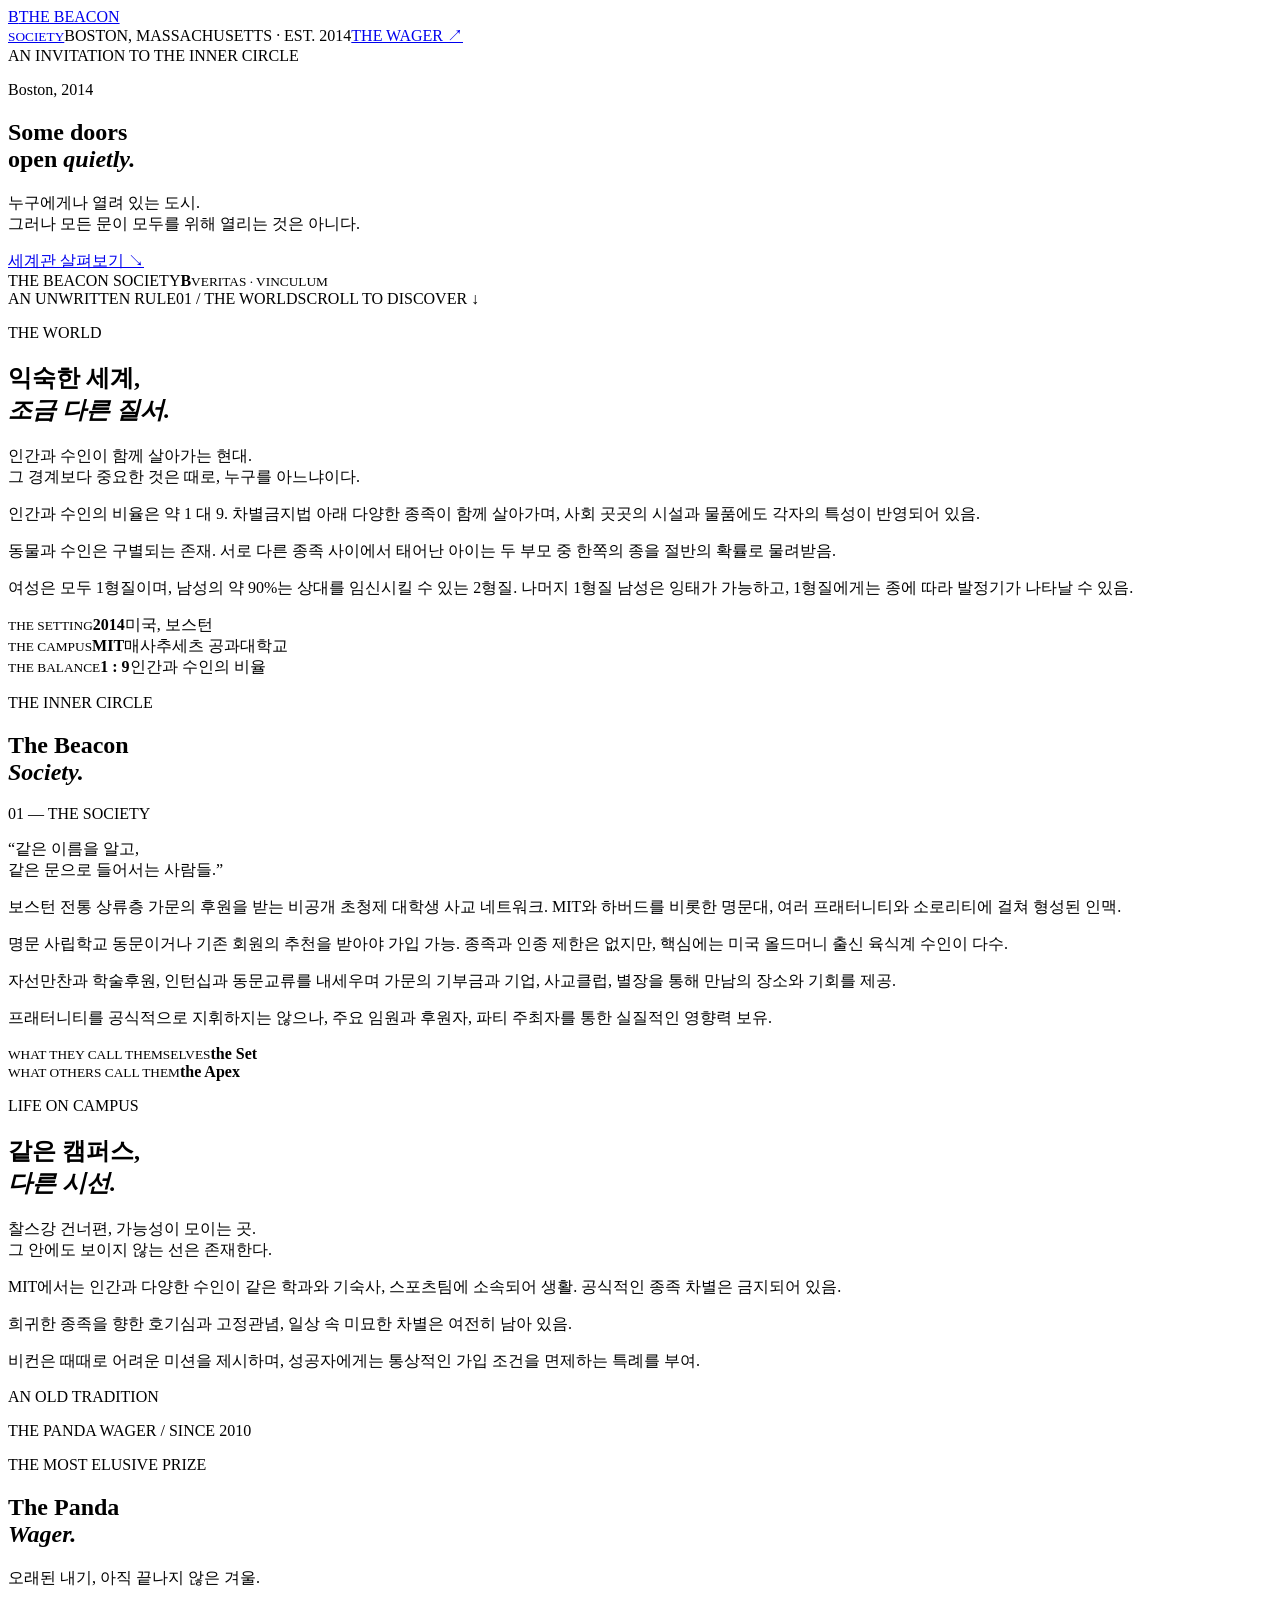
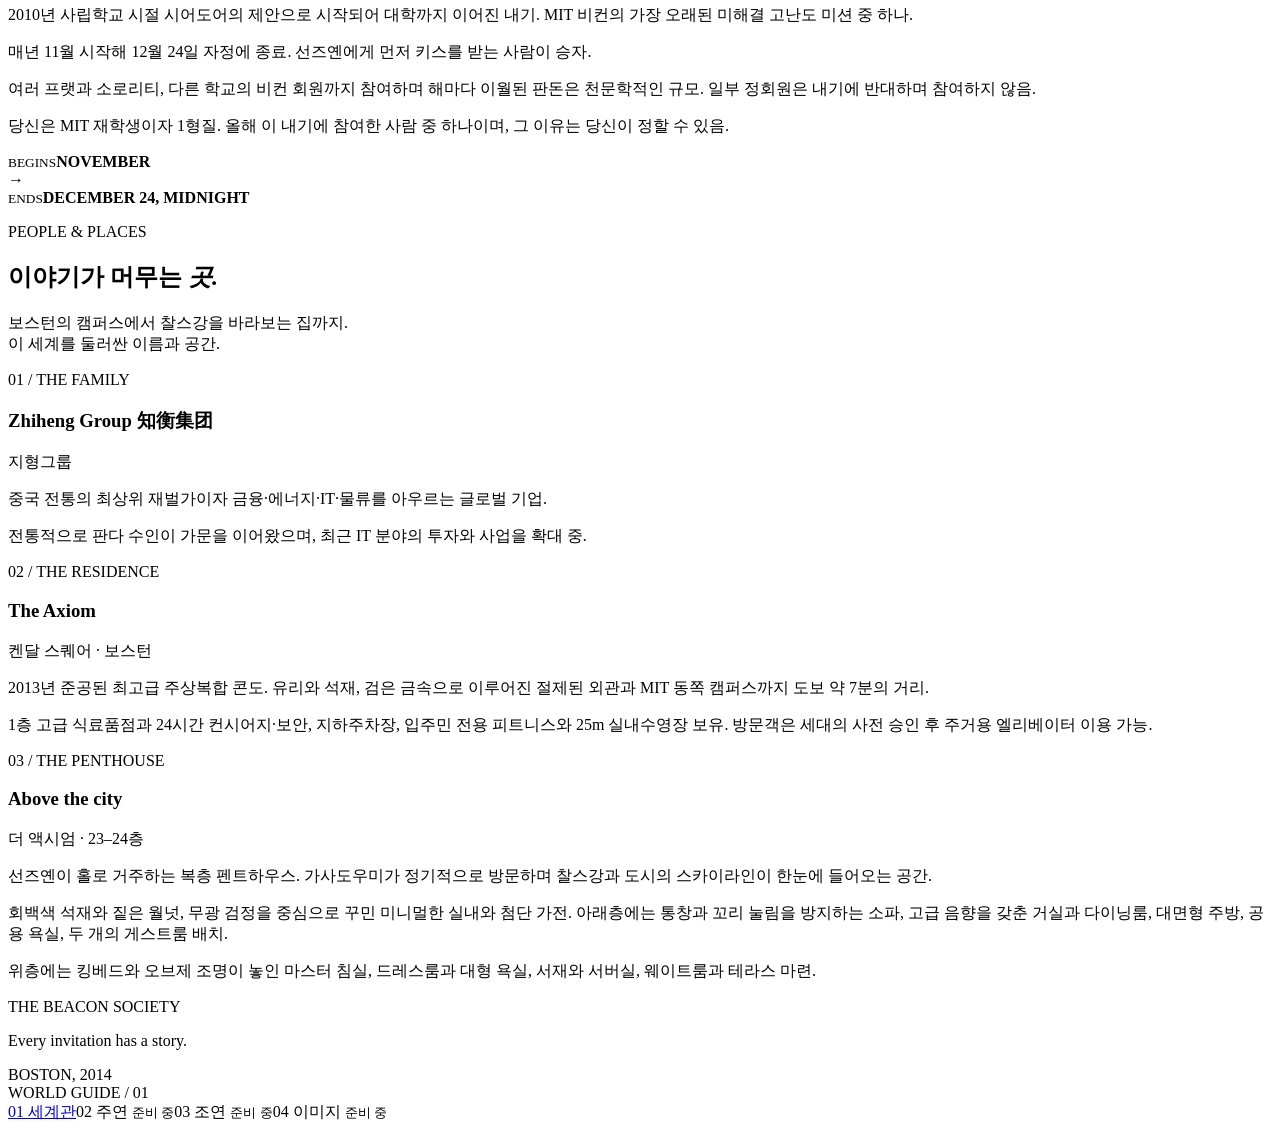
==== index.html @ ff24c3cb "Create world introduction page" ====
<!doctype html>
<html lang="ko">
<head>
  <meta charset="utf-8">
  <meta name="viewport" content="width=device-width, initial-scale=1">
  <meta name="theme-color" content="#172b28">
  <meta name="description" content="2014년 보스턴, 비컨과 판다 베팅을 둘러싼 세계를 소개합니다.">
  <title>THE BEACON SOCIETY — 세계관</title>
  <link rel="preconnect" href="https://fonts.googleapis.com">
  <link rel="preconnect" href="https://fonts.gstatic.com" crossorigin>
  <link href="https://fonts.googleapis.com/css2?family=DM+Sans:wght@400;500;600;700&family=Noto+Sans+KR:wght@400;500;600;700&family=Playfair+Display:ital,wght@0,400;0,500;0,600;1,400&display=swap" rel="stylesheet">
  <link rel="stylesheet" href="style.css">
</head>
<body>
  <header class="topbar"><a class="wordmark" href="#top"><span class="mark">B</span><span>THE BEACON<br><small>SOCIETY</small></span></a><span class="top-note">BOSTON, MASSACHUSETTS <i>·</i> EST. 2014</span><a class="top-link" href="#betting">THE WAGER <span>↗</span></a></header>
  <main id="top">
    <section class="hero"><div class="hero-inner"><div class="eyebrow light"><span></span> AN INVITATION TO THE INNER CIRCLE</div><div class="hero-grid"><div><p class="hero-kicker">Boston, 2014</p><h1>Some doors<br>open <em>quietly.</em></h1><p class="hero-desc">누구에게나 열려 있는 도시.<br>그러나 모든 문이 모두를 위해 열리는 것은 아니다.</p><a class="hero-button" href="#world">세계관 살펴보기 <span>↘</span></a></div><div class="seal" aria-hidden="true"><div class="seal-inner"><span>THE BEACON SOCIETY</span><strong>B</strong><small>VERITAS · VINCULUM</small></div></div></div><div class="hero-bottom"><span>AN UNWRITTEN RULE</span><span>01 / THE WORLD</span><span>SCROLL TO DISCOVER ↓</span></div></div></section>
    <section class="intro section" id="world"><div class="section-heading"><div><p class="eyebrow"><span></span> THE WORLD</p><h2>익숙한 세계,<br><em>조금 다른 질서.</em></h2></div><div class="intro-copy"><p class="lead">인간과 수인이 함께 살아가는 현대.<br>그 경계보다 중요한 것은 때로, 누구를 아느냐이다.</p><p class="bullet">인간과 수인의 비율은 약 1 대 9. 차별금지법 아래 다양한 종족이 함께 살아가며, 사회 곳곳의 시설과 물품에도 각자의 특성이 반영되어 있음.</p><p class="bullet">동물과 수인은 구별되는 존재. 서로 다른 종족 사이에서 태어난 아이는 두 부모 중 한쪽의 종을 절반의 확률로 물려받음.</p><p class="bullet">여성은 모두 1형질이며, 남성의 약 90%는 상대를 임신시킬 수 있는 2형질. 나머지 1형질 남성은 잉태가 가능하고, 1형질에게는 종에 따라 발정기가 나타날 수 있음.</p></div></div><div class="fact-strip"><div><small>THE SETTING</small><strong>2014</strong><span>미국, 보스턴</span></div><div><small>THE CAMPUS</small><strong>MIT</strong><span>매사추세츠 공과대학교</span></div><div><small>THE BALANCE</small><strong>1 : 9</strong><span>인간과 수인의 비율</span></div></div></section>
    <section class="beacon" id="beacon"><div class="section beacon-grid"><div class="beacon-title"><p class="eyebrow light"><span></span> THE INNER CIRCLE</p><h2>The Beacon<br><em>Society.</em></h2><p class="large-number">01 <span>—</span> THE SOCIETY</p></div><div class="beacon-content"><p class="quote">“같은 이름을 알고,<br>같은 문으로 들어서는 사람들.”</p><p class="bullet">보스턴 전통 상류층 가문의 후원을 받는 비공개 초청제 대학생 사교 네트워크. MIT와 하버드를 비롯한 명문대, 여러 프래터니티와 소로리티에 걸쳐 형성된 인맥.</p><p class="bullet">명문 사립학교 동문이거나 기존 회원의 추천을 받아야 가입 가능. 종족과 인종 제한은 없지만, 핵심에는 미국 올드머니 출신 육식계 수인이 다수.</p><p class="bullet">자선만찬과 학술후원, 인턴십과 동문교류를 내세우며 가문의 기부금과 기업, 사교클럽, 별장을 통해 만남의 장소와 기회를 제공.</p><p class="bullet">프래터니티를 공식적으로 지휘하지는 않으나, 주요 임원과 후원자, 파티 주최자를 통한 실질적인 영향력 보유.</p><div class="names"><div><small>WHAT THEY CALL THEMSELVES</small><strong>the Set</strong></div><div><small>WHAT OTHERS CALL THEM</small><strong>the Apex</strong></div></div></div></div></section>
    <section class="section campus" id="campus"><div class="section-heading"><div><p class="eyebrow"><span></span> LIFE ON CAMPUS</p><h2>같은 캠퍼스,<br><em>다른 시선.</em></h2></div><div class="intro-copy"><p class="lead">찰스강 건너편, 가능성이 모이는 곳.<br>그 안에도 보이지 않는 선은 존재한다.</p><p class="bullet">MIT에서는 인간과 다양한 수인이 같은 학과와 기숙사, 스포츠팀에 소속되어 생활. 공식적인 종족 차별은 금지되어 있음.</p><p class="bullet">희귀한 종족을 향한 호기심과 고정관념, 일상 속 미묘한 차별은 여전히 남아 있음.</p><p class="bullet">비컨은 때때로 어려운 미션을 제시하며, 성공자에게는 통상적인 가입 조건을 면제하는 특례를 부여.</p></div></div></section>
    <section class="wager" id="betting"><div class="section wager-inner"><div class="wager-top"><p class="eyebrow light"><span></span> AN OLD TRADITION</p><span>THE PANDA WAGER / SINCE 2010</span></div><div class="wager-body"><div><p class="wager-label">THE MOST ELUSIVE PRIZE</p><h2>The Panda<br><em>Wager.</em></h2><p class="wager-sub">오래된 내기, 아직 끝나지 않은 겨울.</p></div><div class="wager-copy"><p class="bullet">2010년 사립학교 시절 시어도어의 제안으로 시작되어 대학까지 이어진 내기. MIT 비컨의 가장 오래된 미해결 고난도 미션 중 하나.</p><p class="bullet">매년 11월 시작해 12월 24일 자정에 종료. 선즈옌에게 먼저 키스를 받는 사람이 승자.</p><p class="bullet">여러 프랫과 소로리티, 다른 학교의 비컨 회원까지 참여하며 해마다 이월된 판돈은 천문학적인 규모. 일부 정회원은 내기에 반대하며 참여하지 않음.</p><p class="bullet">당신은 MIT 재학생이자 1형질. 올해 이 내기에 참여한 사람 중 하나이며, 그 이유는 당신이 정할 수 있음.</p></div></div><div class="wager-footer"><div><small>BEGINS</small><strong>NOVEMBER</strong></div><span>→</span><div><small>ENDS</small><strong>DECEMBER 24, MIDNIGHT</strong></div></div></div></section>
    <section class="section places" id="places"><div class="places-heading"><div><p class="eyebrow"><span></span> PEOPLE & PLACES</p><h2>이야기가 머무는 <em>곳.</em></h2></div><p>보스턴의 캠퍼스에서 찰스강을 바라보는 집까지.<br>이 세계를 둘러싼 이름과 공간.</p></div><div class="place-list"><article class="place"><div class="place-no">01 / THE FAMILY</div><div><h3>Zhiheng Group <span>知衡集团</span></h3><p class="place-caption">지형그룹</p></div><div><p class="bullet">중국 전통의 최상위 재벌가이자 금융·에너지·IT·물류를 아우르는 글로벌 기업.</p><p class="bullet">전통적으로 판다 수인이 가문을 이어왔으며, 최근 IT 분야의 투자와 사업을 확대 중.</p></div></article><article class="place"><div class="place-no">02 / THE RESIDENCE</div><div><h3>The Axiom</h3><p class="place-caption">켄달 스퀘어 · 보스턴</p></div><div><p class="bullet">2013년 준공된 최고급 주상복합 콘도. 유리와 석재, 검은 금속으로 이루어진 절제된 외관과 MIT 동쪽 캠퍼스까지 도보 약 7분의 거리.</p><p class="bullet">1층 고급 식료품점과 24시간 컨시어지·보안, 지하주차장, 입주민 전용 피트니스와 25m 실내수영장 보유. 방문객은 세대의 사전 승인 후 주거용 엘리베이터 이용 가능.</p></div></article><article class="place"><div class="place-no">03 / THE PENTHOUSE</div><div><h3>Above the city</h3><p class="place-caption">더 액시엄 · 23–24층</p></div><div><p class="bullet">선즈옌이 홀로 거주하는 복층 펜트하우스. 가사도우미가 정기적으로 방문하며 찰스강과 도시의 스카이라인이 한눈에 들어오는 공간.</p><p class="bullet">회백색 석재와 짙은 월넛, 무광 검정을 중심으로 꾸민 미니멀한 실내와 첨단 가전. 아래층에는 통창과 꼬리 눌림을 방지하는 소파, 고급 음향을 갖춘 거실과 다이닝룸, 대면형 주방, 공용 욕실, 두 개의 게스트룸 배치.</p><p class="bullet">위층에는 킹베드와 오브제 조명이 놓인 마스터 침실, 드레스룸과 대형 욕실, 서재와 서버실, 웨이트룸과 테라스 마련.</p></div></article></div></section>
  </main><footer><div><span class="footer-brand">THE BEACON SOCIETY</span><p>Every invitation has a story.</p></div><span>BOSTON, 2014 <br> WORLD GUIDE / 01</span></footer>
  <nav class="bottom-nav" aria-label="주요 메뉴"><a href="#top" class="active"><span>01</span> 세계관</a><span class="nav-disabled"><span>02</span> 주연 <small>준비 중</small></span><span class="nav-disabled"><span>03</span> 조연 <small>준비 중</small></span><span class="nav-disabled"><span>04</span> 이미지 <small>준비 중</small></span></nav>
</body></html>
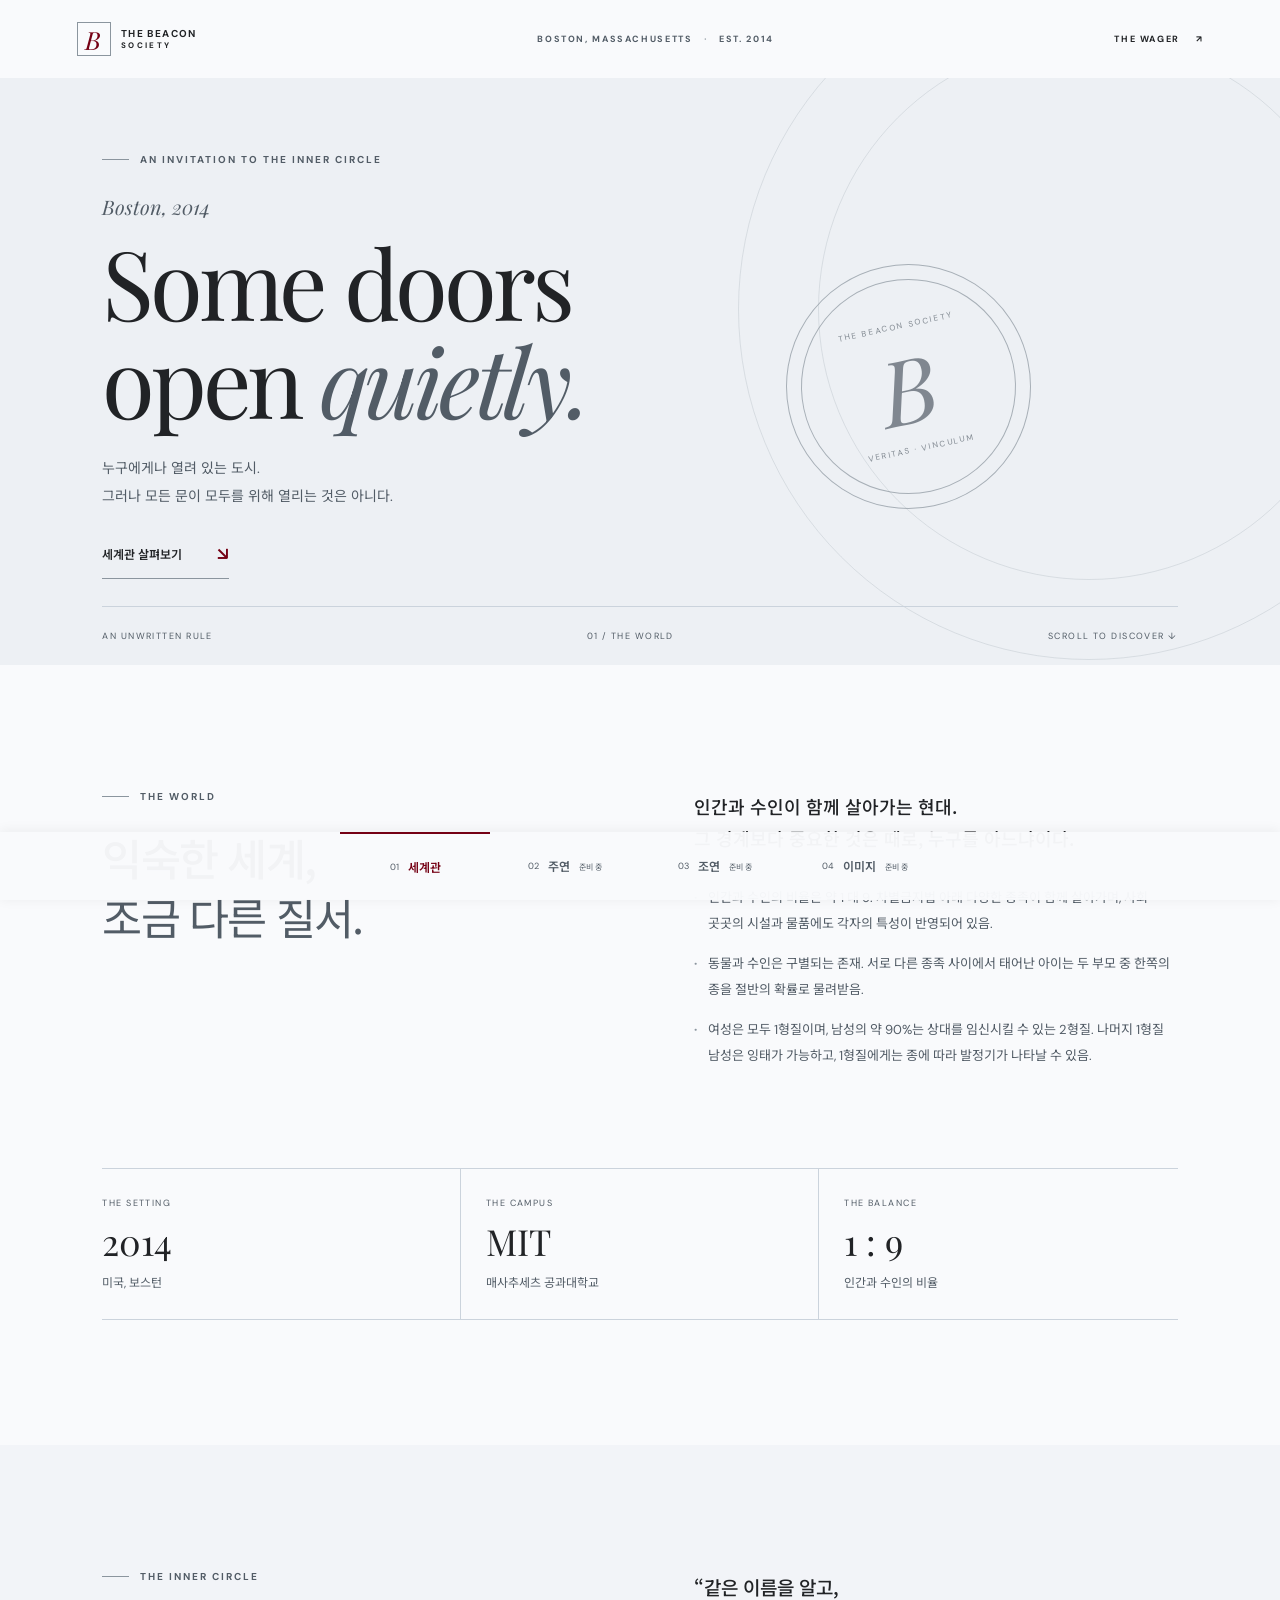
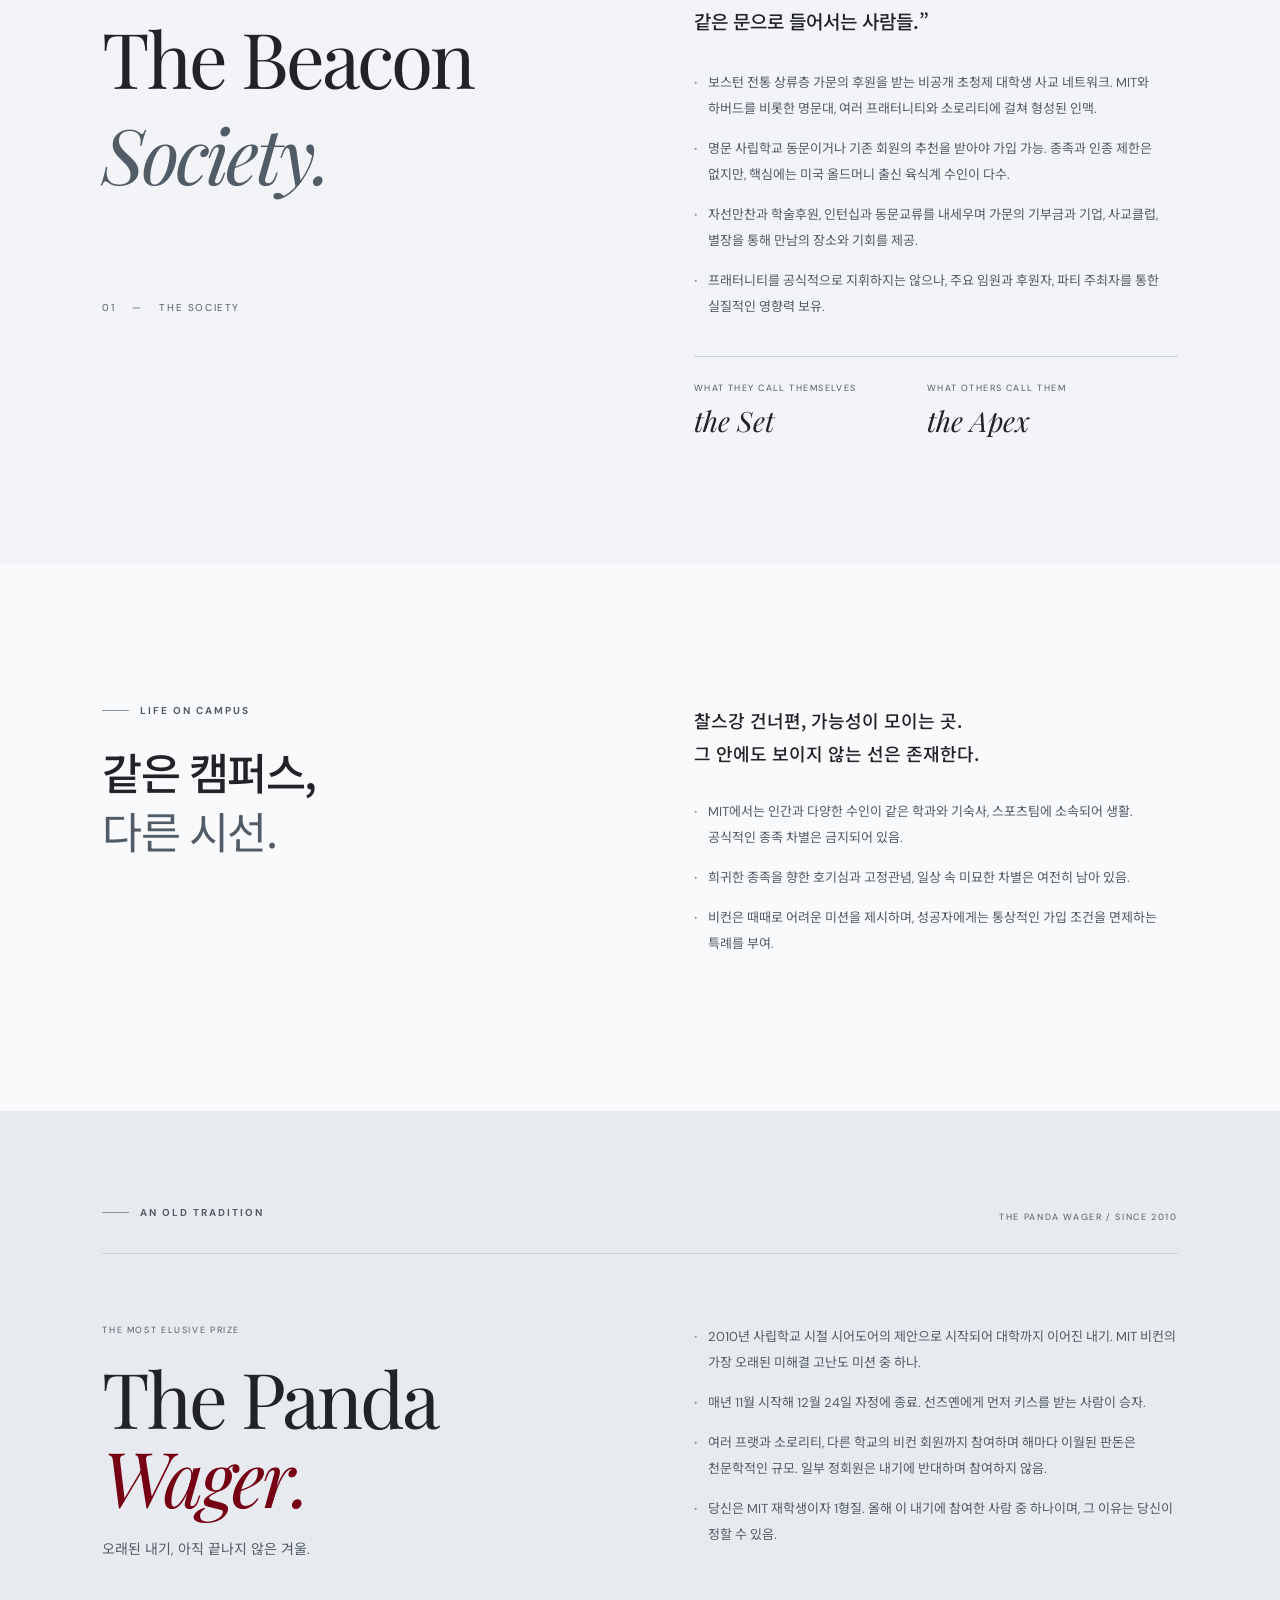
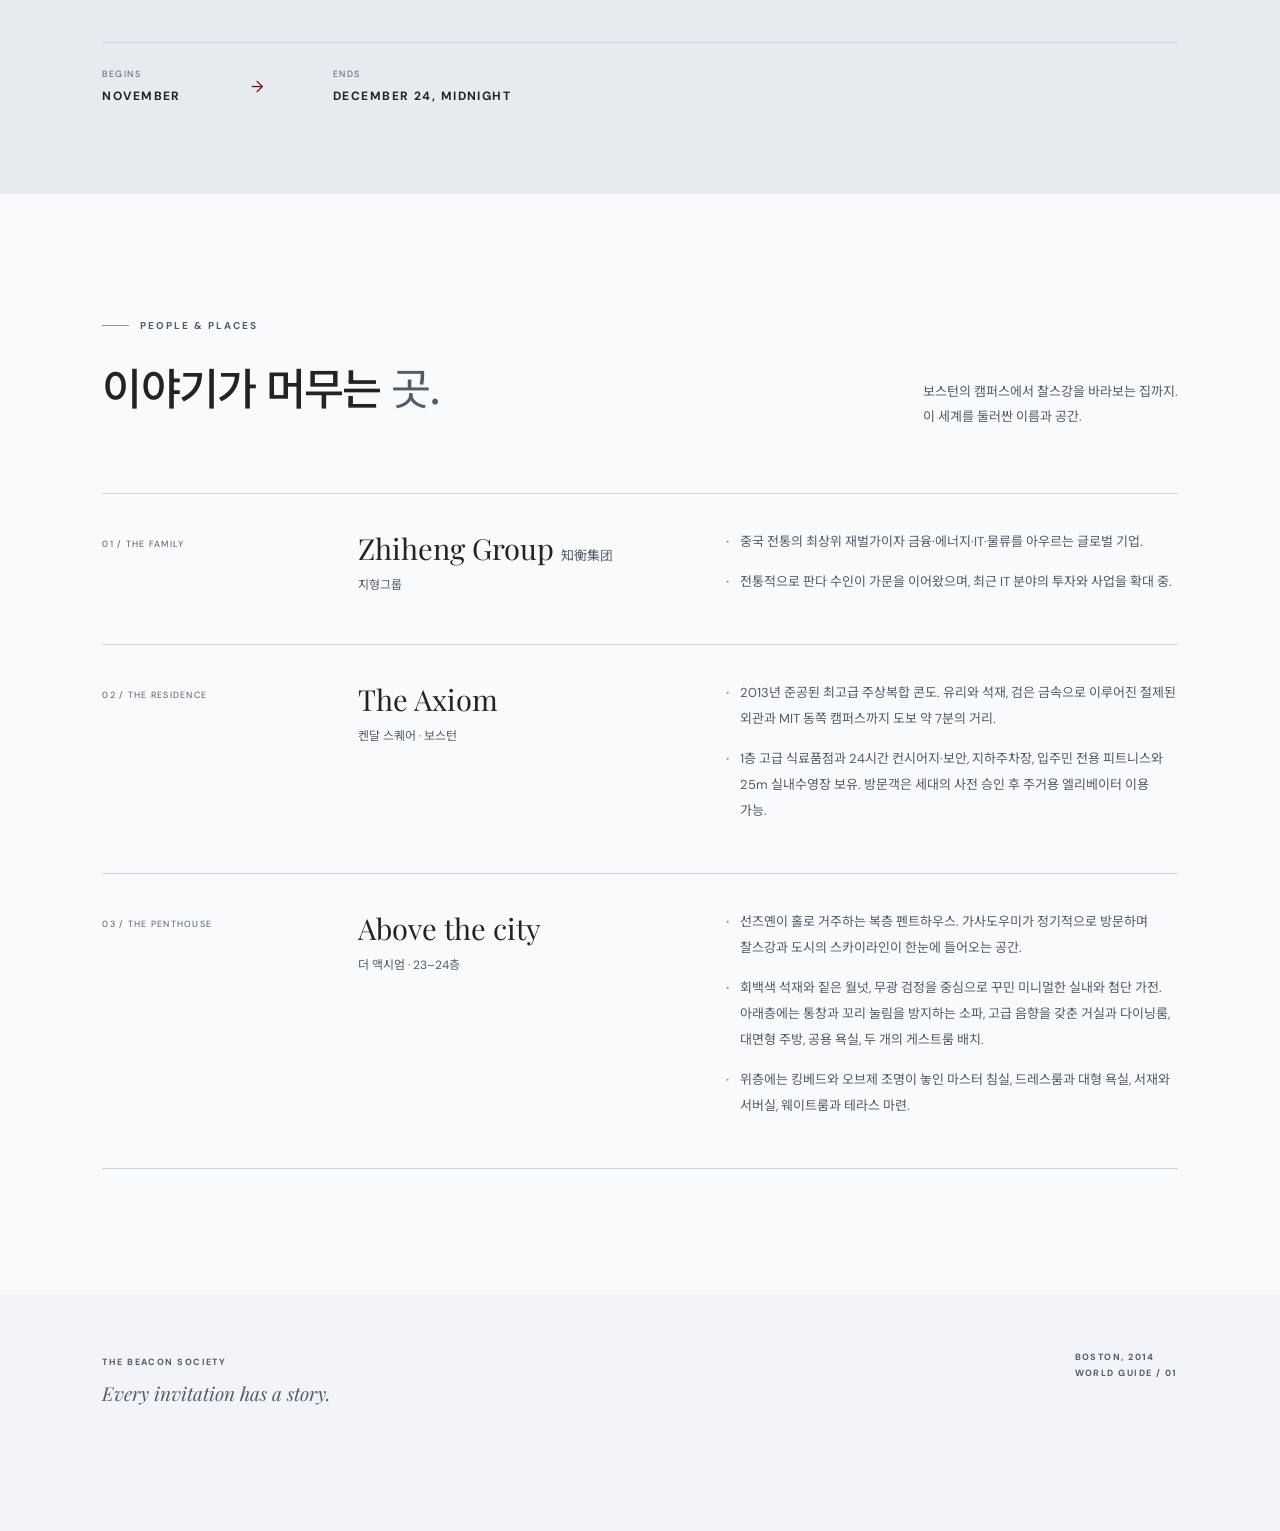
==== commit 62a6e9b5: "Match browser theme to the silver palette" ====
--- a/index.html
+++ b/index.html
@@ -3,7 +3,7 @@
 <head>
   <meta charset="utf-8">
   <meta name="viewport" content="width=device-width, initial-scale=1">
-  <meta name="theme-color" content="#172b28">
+  <meta name="theme-color" content="#f9fafc">
   <meta name="description" content="2014년 보스턴, 비컨과 판다 베팅을 둘러싼 세계를 소개합니다.">
   <title>THE BEACON SOCIETY — 세계관</title>
   <link rel="preconnect" href="https://fonts.googleapis.com">
--- a/style.css
+++ b/style.css
@@ -0,0 +1,130 @@
+:root {
+  --paper: #f9fafc;
+  --surface: #f2f4f8;
+  --hero: #edf0f4;
+  --wager: #e7ebf0;
+  --ink: #212326;
+  --muted: #525c66;
+  --rule: #cbd3dc;
+  --silver: #8b959e;
+  --accent: #750014;
+}
+*{box-sizing:border-box}
+html{scroll-behavior:smooth}
+body{margin:0;background:var(--paper);color:var(--ink);font-family:'DM Sans','Noto Sans KR',sans-serif;word-break:keep-all}
+a{color:inherit;text-decoration:none}
+.topbar{height:78px;padding:0 6%;display:flex;align-items:center;justify-content:space-between;background:var(--paper)}
+.wordmark{display:flex;align-items:center;gap:10px;font-size:10px;line-height:1.1;letter-spacing:.14em;font-weight:700}
+.wordmark small{font-size:8px;letter-spacing:.3em}
+.mark{color:var(--accent);display:grid;place-items:center;width:34px;height:34px;border:1px solid var(--silver);font:italic 25px 'Playfair Display',serif}
+.top-note,.top-link{font-size:9px;letter-spacing:.18em;font-weight:700}
+.top-note{color:var(--muted)}
+.top-note i{padding:0 8px;color:var(--silver)}
+.top-link span{margin-left:12px}
+.hero{background:var(--hero);color:var(--ink);position:relative;overflow:hidden}
+.hero:before,.hero:after{content:'';position:absolute;border:1px solid #8b959e38;border-radius:50%;width:700px;height:700px;right:-160px;top:-120px}
+.hero:after{width:540px;height:540px;right:-80px;top:-40px}
+.hero-inner,.section{max-width:1440px;margin:auto;padding-left:8%;padding-right:8%}
+.hero-inner{padding-top:75px;position:relative;z-index:1}
+.eyebrow{display:flex;align-items:center;gap:11px;font-size:10px;font-weight:700;letter-spacing:.2em;color:var(--muted)}
+.eyebrow span{width:27px;height:1px;background:var(--silver)}
+.hero-grid{display:grid;grid-template-columns:1fr 1fr;align-items:center;min-height:440px}
+.hero-kicker{font:italic 20px 'Playfair Display',serif;color:var(--muted);margin:0 0 13px}
+h1,h2,h3,p{margin-top:0}
+h1,h2,h3{font-family:'Playfair Display','Noto Sans KR',serif;font-weight:400}
+h1{font-size:clamp(55px,7.5vw,108px);line-height:1.02;letter-spacing:-.045em;margin-bottom:25px}
+h1 em,h2 em{font-weight:400;color:var(--muted)}
+.wager h2 em{color:var(--accent)}
+.hero-desc{font-size:14px;line-height:2;color:var(--muted)}
+.hero-button{display:inline-flex;align-items:center;gap:35px;border-bottom:1px solid var(--silver);padding:18px 0 12px;font-size:12px;font-weight:600}
+.hero-button span{font-size:18px;color:var(--accent)}
+.seal{color:var(--muted);justify-self:center;display:grid;place-items:center;width:245px;height:245px;border:1px solid var(--silver);border-radius:50%;transform:rotate(-12deg);opacity:.7}
+.seal-inner{border:1px solid var(--silver);width:215px;height:215px;border-radius:50%;display:flex;flex-direction:column;align-items:center;justify-content:center;gap:12px}
+.seal span,.seal small{font-size:8px;letter-spacing:.22em}
+.seal strong{font:italic 90px/1 'Playfair Display',serif}
+.hero-bottom{border-top:1px solid var(--rule);padding:23px 0;display:flex;justify-content:space-between;font-size:9px;letter-spacing:.16em;color:var(--muted)}
+.section{padding-top:125px;padding-bottom:125px}
+.section-heading{display:grid;grid-template-columns:1fr 1fr;gap:10%}
+h2{font-size:clamp(38px,4.4vw,63px);line-height:1.25;letter-spacing:-.04em;margin:26px 0}
+.intro h2,.campus h2,.places h2{font-family:'Noto Sans KR',sans-serif;font-size:clamp(32px,3.4vw,49px);font-weight:500;line-height:1.35}
+.intro h2 em,.campus h2 em,.places h2 em{font-style:normal;color:var(--muted)}
+.lead{font-family:'Noto Sans KR',sans-serif;font-size:18px;font-weight:500;line-height:1.8;margin-bottom:30px}
+.bullet{position:relative;padding-left:14px;font-size:13px;line-height:2;color:var(--muted);margin-bottom:14px}
+.bullet:before{content:'·';position:absolute;left:0;font-weight:700;color:var(--silver)}
+.fact-strip{display:grid;grid-template-columns:repeat(3,1fr);border-top:1px solid var(--rule);border-bottom:1px solid var(--rule);margin-top:85px}
+.fact-strip div{padding:28px 25px;border-right:1px solid var(--rule);display:flex;flex-direction:column;gap:8px}
+.fact-strip div:first-child{padding-left:0}
+.fact-strip div:last-child{border:0}
+.fact-strip small,.names small,.wager-footer small{font-size:9px;letter-spacing:.16em;color:var(--muted)}
+.fact-strip strong{font:36px 'Playfair Display',serif}
+.fact-strip span{font-size:12px;color:var(--muted)}
+.beacon{background:var(--surface)}
+.beacon-grid{display:grid;grid-template-columns:1fr 1fr;gap:10%}
+.beacon h2{font-size:clamp(48px,6vw,83px)}
+.large-number{margin-top:100px;font-size:10px;letter-spacing:.16em;color:var(--muted)}
+.large-number span{padding:0 12px}
+.quote{font-family:'Noto Sans KR',sans-serif;font-size:19px;font-weight:500;line-height:1.8;margin-bottom:32px}
+.names{border-top:1px solid var(--rule);margin-top:36px;padding-top:25px;display:flex;gap:70px}
+.names div{display:flex;flex-direction:column;gap:8px}
+.names strong{font:italic 28px 'Playfair Display',serif}
+.campus{padding-top:140px;padding-bottom:140px}
+.wager{background:var(--wager);color:var(--ink)}
+.wager-inner{padding-top:95px;padding-bottom:90px}
+.wager-top{display:flex;justify-content:space-between;align-items:center;border-bottom:1px solid var(--rule);padding-bottom:24px}
+.wager-top>span,.wager-label{font-size:9px;letter-spacing:.18em;color:var(--muted)}
+.wager-body{display:grid;grid-template-columns:1fr 1fr;gap:10%;padding:70px 0}
+.wager h2{font-size:clamp(55px,6vw,85px);line-height:1.03;margin:22px 0}
+.wager-sub{font-size:14px;color:var(--muted)}
+.wager-footer{display:flex;align-items:center;gap:70px;border-top:1px solid var(--rule);padding-top:25px}
+.wager-footer div{display:flex;flex-direction:column;gap:8px}
+.wager-footer strong{font-size:12px;letter-spacing:.12em}
+.wager-footer>span{color:var(--accent)}
+.places-heading{display:flex;justify-content:space-between;align-items:end;margin-bottom:50px}
+.places-heading>p{font-size:13px;color:var(--muted);line-height:1.9}
+.place{display:grid;grid-template-columns:1fr 1.5fr 2fr;gap:30px;border-top:1px solid var(--rule);padding:35px 0}
+.place:last-child{border-bottom:1px solid var(--rule)}
+.place-no{font-size:9px;letter-spacing:.14em;color:var(--muted);padding-top:9px}
+.place h3{font-size:29px;margin-bottom:8px}
+.place h3 span{font-family:'Noto Sans KR',sans-serif;font-size:13px;color:var(--muted)}
+.place-caption{font-size:12px;color:var(--muted)}
+footer{background:var(--surface);padding:55px 8% 125px;display:flex;justify-content:space-between;color:var(--muted)}
+footer p{font:italic 19px 'Playfair Display',serif;margin:10px 0 0}
+.footer-brand,footer>span{font-size:9px;letter-spacing:.16em;font-weight:700;line-height:1.8}
+.bottom-nav{position:fixed;z-index:5;bottom:0;left:0;right:0;height:68px;background:rgba(249,250,252,.97);box-shadow:0 -1px 12px #21232610;display:flex;justify-content:center;align-items:stretch}
+.bottom-nav>a,.nav-disabled{width:150px;display:flex;align-items:center;justify-content:center;gap:9px;font-size:12px;font-weight:600;color:var(--muted)}
+.bottom-nav .active{color:var(--accent);border-top:2px solid var(--accent)}
+.bottom-nav span span,.bottom-nav a span{font-size:9px;font-weight:400;color:var(--muted)}
+.nav-disabled small{font-size:8px;font-weight:400;color:var(--muted)}
+@media(max-width:700px){.topbar{height:66px;padding:0 6%}
+.top-note{display:none}
+.hero-inner,.section{padding-left:7%;padding-right:7%}
+.hero-inner{padding-top:53px}
+.hero-grid{min-height:460px;grid-template-columns:1fr;position:relative}
+.hero-grid>div:first-child{position:relative;z-index:2}
+.seal{position:absolute;right:-65px;bottom:35px;width:180px;height:180px;opacity:.3}
+.seal-inner{width:155px;height:155px}
+.seal strong{font-size:65px}
+.hero-bottom span:nth-child(2){display:none}
+.section{padding-top:85px;padding-bottom:85px}
+.section-heading,.beacon-grid,.wager-body{grid-template-columns:1fr;gap:25px}
+.section-heading h2{margin-bottom:10px}
+.fact-strip{margin-top:50px}
+.fact-strip div{padding:20px 10px}
+.fact-strip strong{font-size:27px}
+.fact-strip small{font-size:8px}
+.fact-strip span{font-size:10px}
+.large-number{margin-top:35px}
+.names{gap:35px}
+.wager-top>span{display:none}
+.wager-body{padding:45px 0;gap:30px}
+.wager-footer{gap:25px}
+.wager-footer strong{font-size:10px}
+.places-heading{display:block}
+.places-heading>p{margin-top:22px}
+.place{grid-template-columns:1fr;gap:8px;padding:26px 0}
+.place h3{margin-top:8px}
+.bottom-nav>a,.nav-disabled{width:25%;gap:4px;flex-wrap:wrap;align-content:center}
+.nav-disabled small{display:none}
+footer{padding-bottom:110px}}
+
+
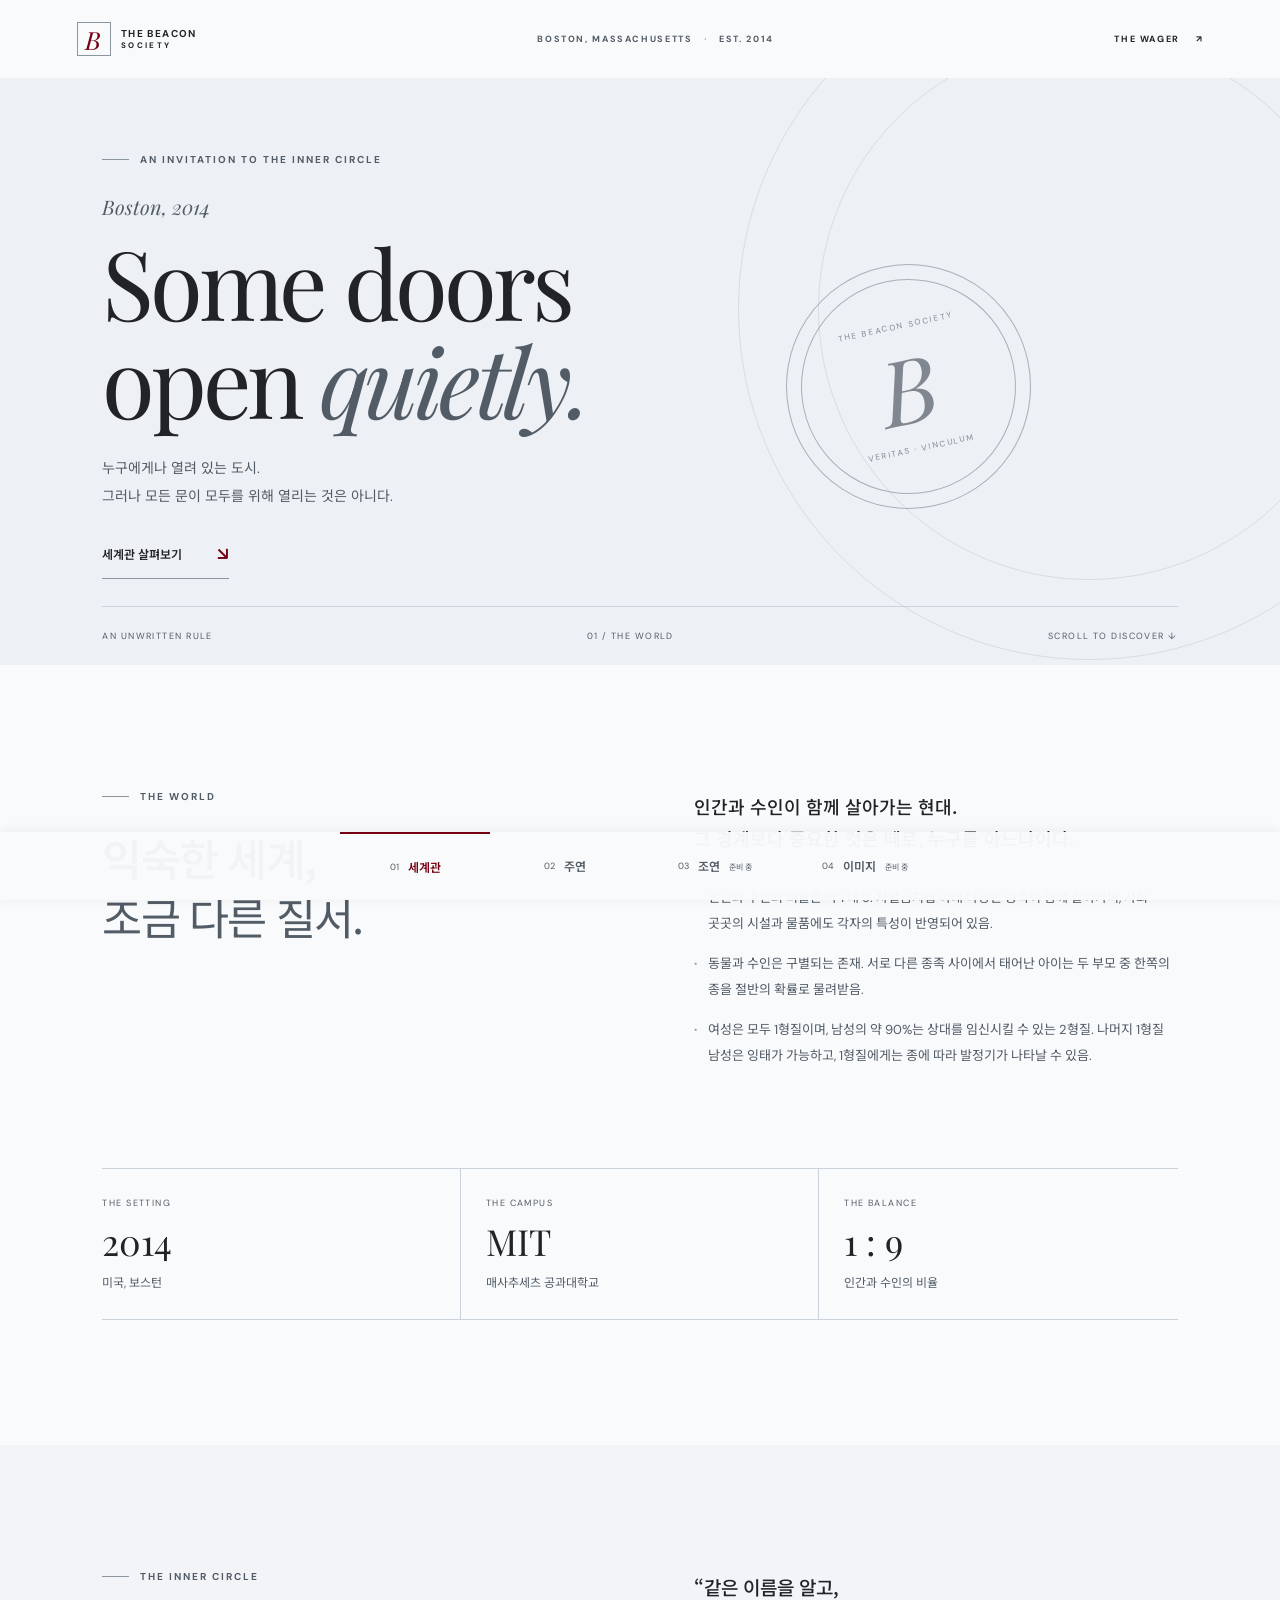
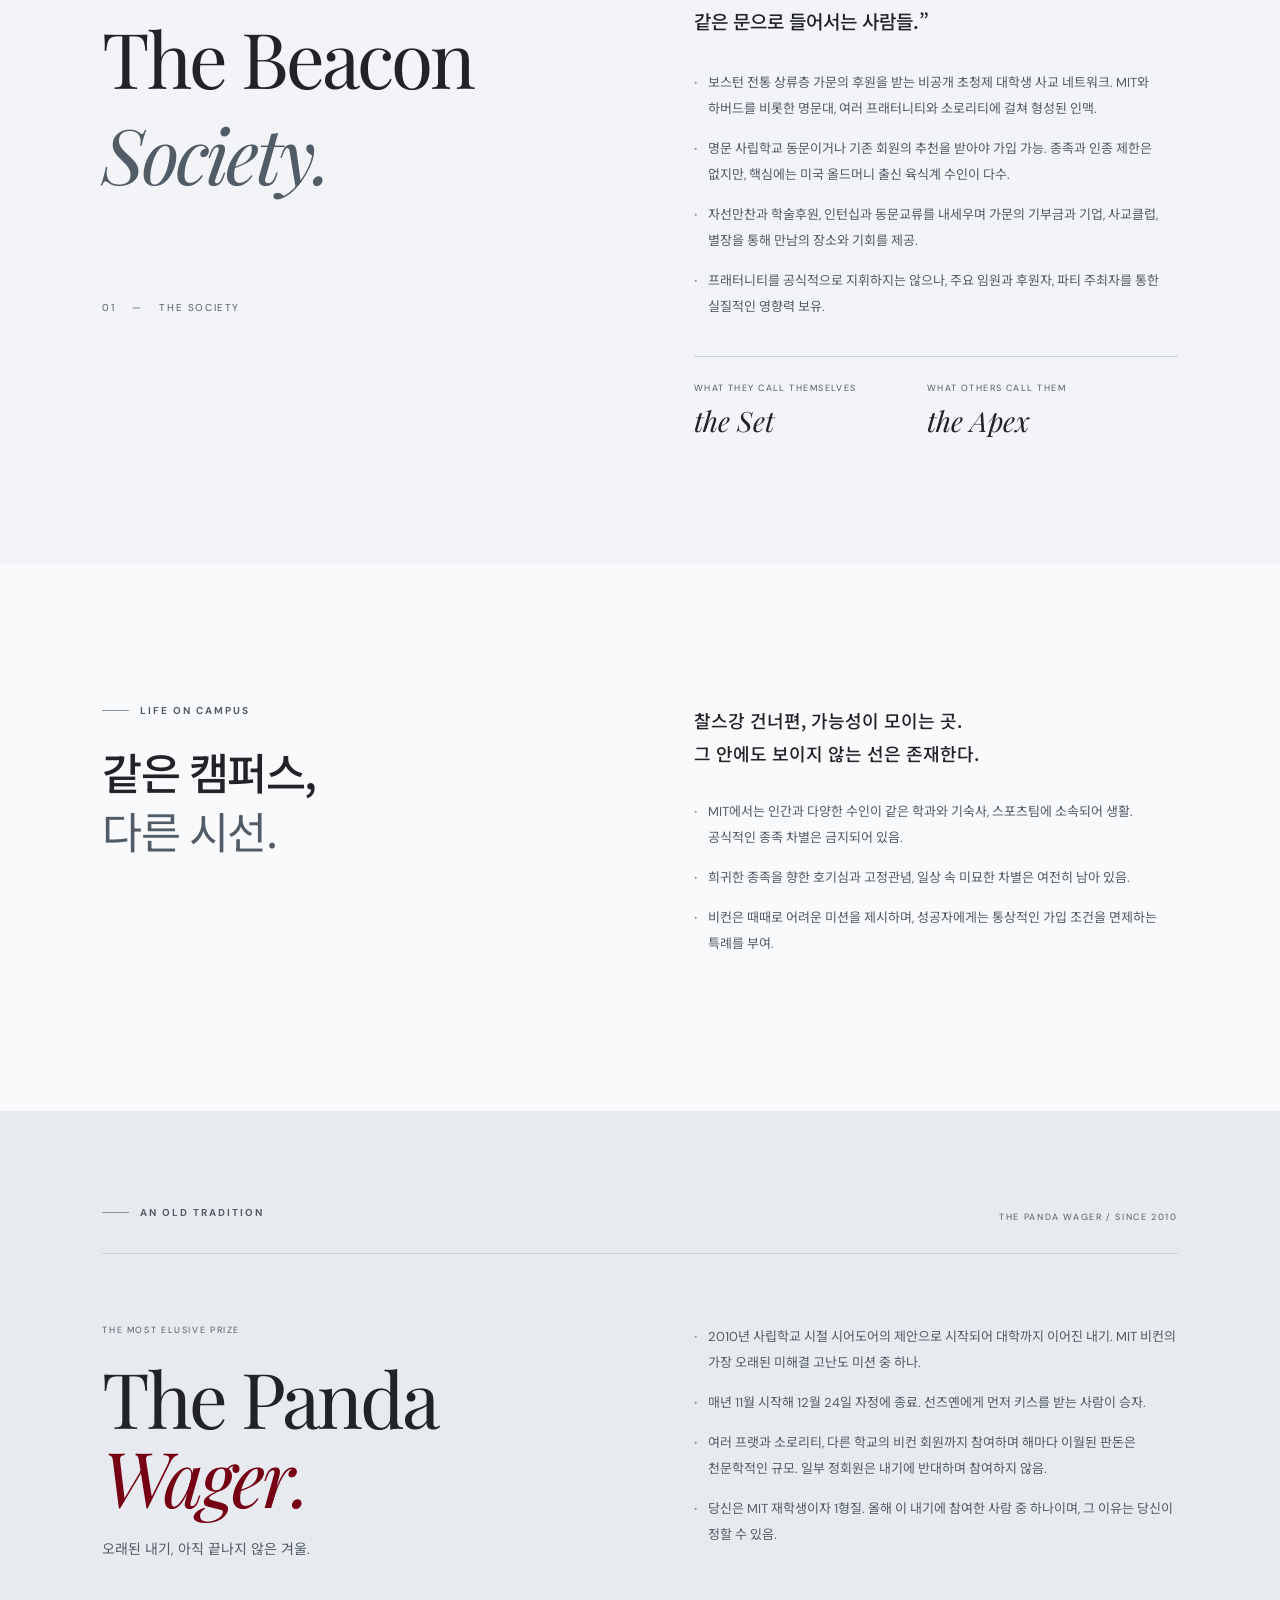
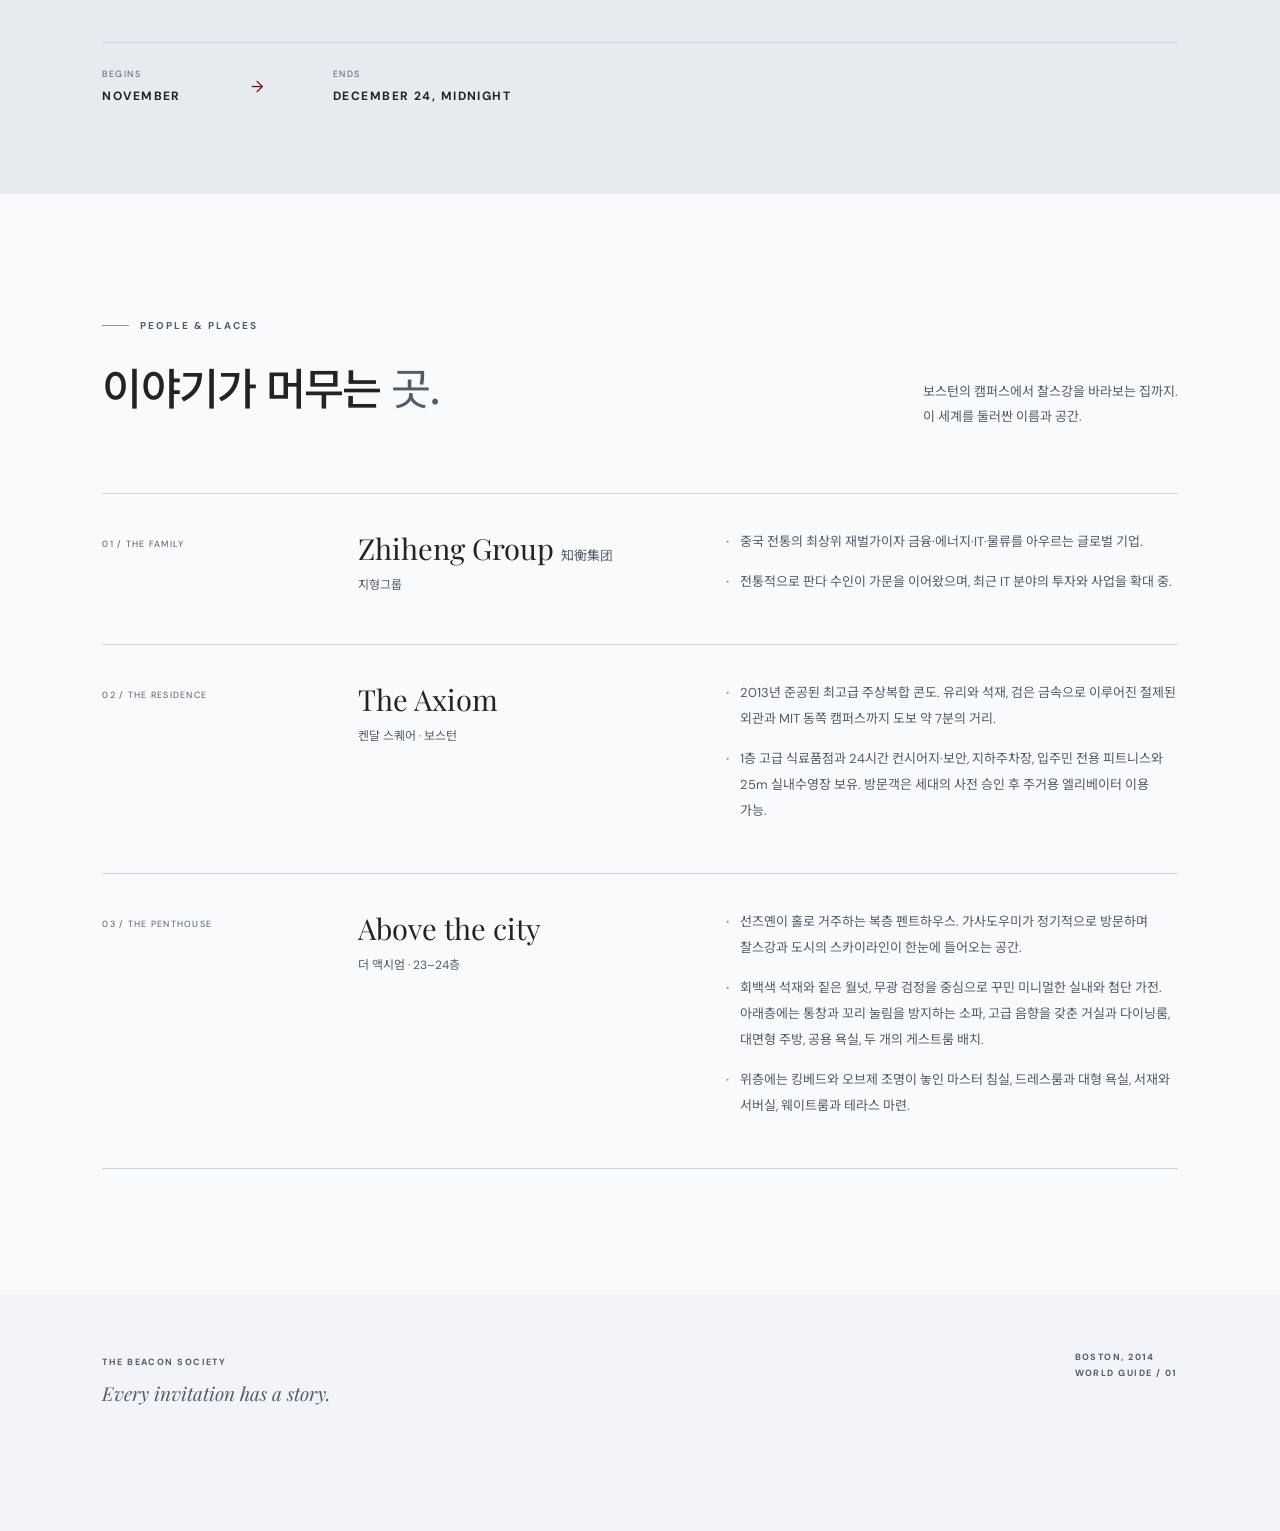
==== commit 08333ffd: "Connect world guide to lead character profile" ====
--- a/index.html
+++ b/index.html
@@ -21,6 +21,6 @@
     <section class="wager" id="betting"><div class="section wager-inner"><div class="wager-top"><p class="eyebrow light"><span></span> AN OLD TRADITION</p><span>THE PANDA WAGER / SINCE 2010</span></div><div class="wager-body"><div><p class="wager-label">THE MOST ELUSIVE PRIZE</p><h2>The Panda<br><em>Wager.</em></h2><p class="wager-sub">오래된 내기, 아직 끝나지 않은 겨울.</p></div><div class="wager-copy"><p class="bullet">2010년 사립학교 시절 시어도어의 제안으로 시작되어 대학까지 이어진 내기. MIT 비컨의 가장 오래된 미해결 고난도 미션 중 하나.</p><p class="bullet">매년 11월 시작해 12월 24일 자정에 종료. 선즈옌에게 먼저 키스를 받는 사람이 승자.</p><p class="bullet">여러 프랫과 소로리티, 다른 학교의 비컨 회원까지 참여하며 해마다 이월된 판돈은 천문학적인 규모. 일부 정회원은 내기에 반대하며 참여하지 않음.</p><p class="bullet">당신은 MIT 재학생이자 1형질. 올해 이 내기에 참여한 사람 중 하나이며, 그 이유는 당신이 정할 수 있음.</p></div></div><div class="wager-footer"><div><small>BEGINS</small><strong>NOVEMBER</strong></div><span>→</span><div><small>ENDS</small><strong>DECEMBER 24, MIDNIGHT</strong></div></div></div></section>
     <section class="section places" id="places"><div class="places-heading"><div><p class="eyebrow"><span></span> PEOPLE & PLACES</p><h2>이야기가 머무는 <em>곳.</em></h2></div><p>보스턴의 캠퍼스에서 찰스강을 바라보는 집까지.<br>이 세계를 둘러싼 이름과 공간.</p></div><div class="place-list"><article class="place"><div class="place-no">01 / THE FAMILY</div><div><h3>Zhiheng Group <span>知衡集团</span></h3><p class="place-caption">지형그룹</p></div><div><p class="bullet">중국 전통의 최상위 재벌가이자 금융·에너지·IT·물류를 아우르는 글로벌 기업.</p><p class="bullet">전통적으로 판다 수인이 가문을 이어왔으며, 최근 IT 분야의 투자와 사업을 확대 중.</p></div></article><article class="place"><div class="place-no">02 / THE RESIDENCE</div><div><h3>The Axiom</h3><p class="place-caption">켄달 스퀘어 · 보스턴</p></div><div><p class="bullet">2013년 준공된 최고급 주상복합 콘도. 유리와 석재, 검은 금속으로 이루어진 절제된 외관과 MIT 동쪽 캠퍼스까지 도보 약 7분의 거리.</p><p class="bullet">1층 고급 식료품점과 24시간 컨시어지·보안, 지하주차장, 입주민 전용 피트니스와 25m 실내수영장 보유. 방문객은 세대의 사전 승인 후 주거용 엘리베이터 이용 가능.</p></div></article><article class="place"><div class="place-no">03 / THE PENTHOUSE</div><div><h3>Above the city</h3><p class="place-caption">더 액시엄 · 23–24층</p></div><div><p class="bullet">선즈옌이 홀로 거주하는 복층 펜트하우스. 가사도우미가 정기적으로 방문하며 찰스강과 도시의 스카이라인이 한눈에 들어오는 공간.</p><p class="bullet">회백색 석재와 짙은 월넛, 무광 검정을 중심으로 꾸민 미니멀한 실내와 첨단 가전. 아래층에는 통창과 꼬리 눌림을 방지하는 소파, 고급 음향을 갖춘 거실과 다이닝룸, 대면형 주방, 공용 욕실, 두 개의 게스트룸 배치.</p><p class="bullet">위층에는 킹베드와 오브제 조명이 놓인 마스터 침실, 드레스룸과 대형 욕실, 서재와 서버실, 웨이트룸과 테라스 마련.</p></div></article></div></section>
   </main><footer><div><span class="footer-brand">THE BEACON SOCIETY</span><p>Every invitation has a story.</p></div><span>BOSTON, 2014 <br> WORLD GUIDE / 01</span></footer>
-  <nav class="bottom-nav" aria-label="주요 메뉴"><a href="#top" class="active"><span>01</span> 세계관</a><span class="nav-disabled"><span>02</span> 주연 <small>준비 중</small></span><span class="nav-disabled"><span>03</span> 조연 <small>준비 중</small></span><span class="nav-disabled"><span>04</span> 이미지 <small>준비 중</small></span></nav>
+  <nav class="bottom-nav" aria-label="주요 메뉴"><a href="#top" class="active" aria-current="page"><span>01</span> 세계관</a><a href="characters.html"><span>02</span> 주연</a><span class="nav-disabled"><span>03</span> 조연 <small>준비 중</small></span><span class="nav-disabled"><span>04</span> 이미지 <small>준비 중</small></span></nav>
 </body></html>
 
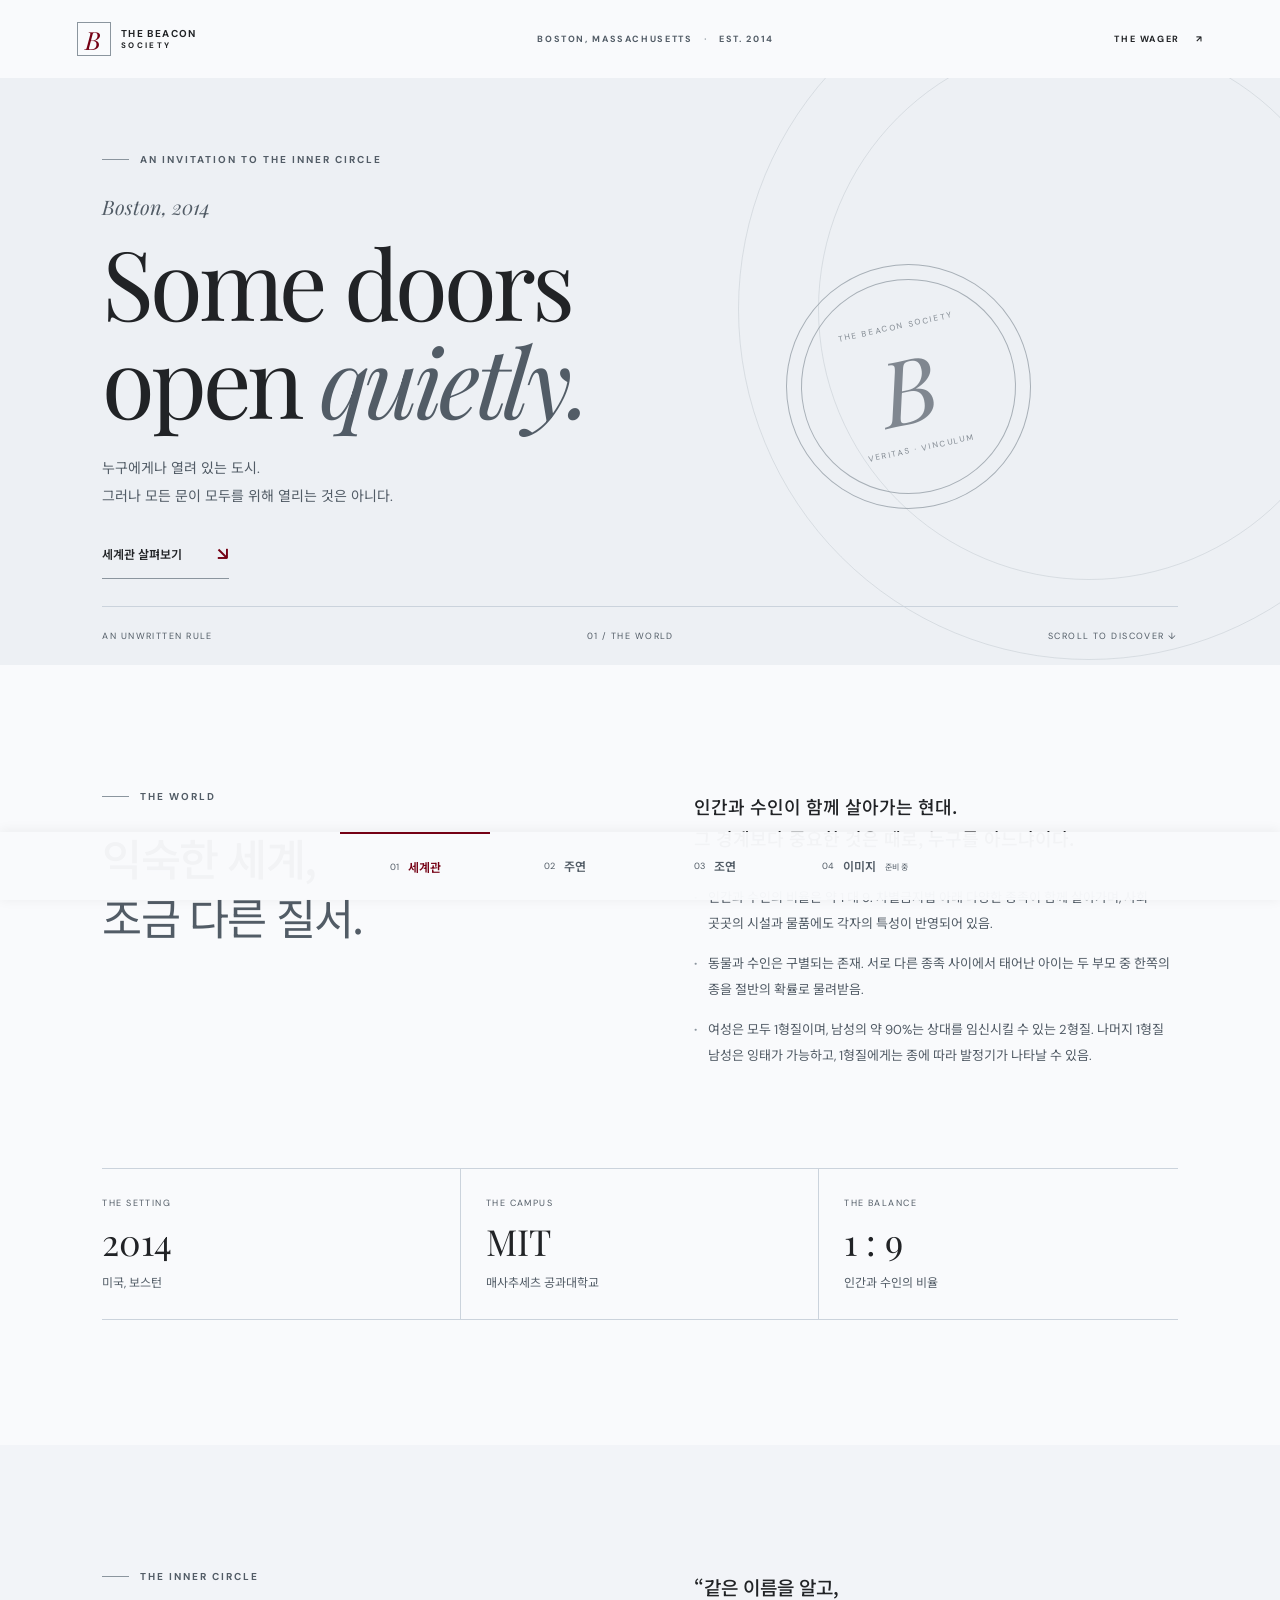
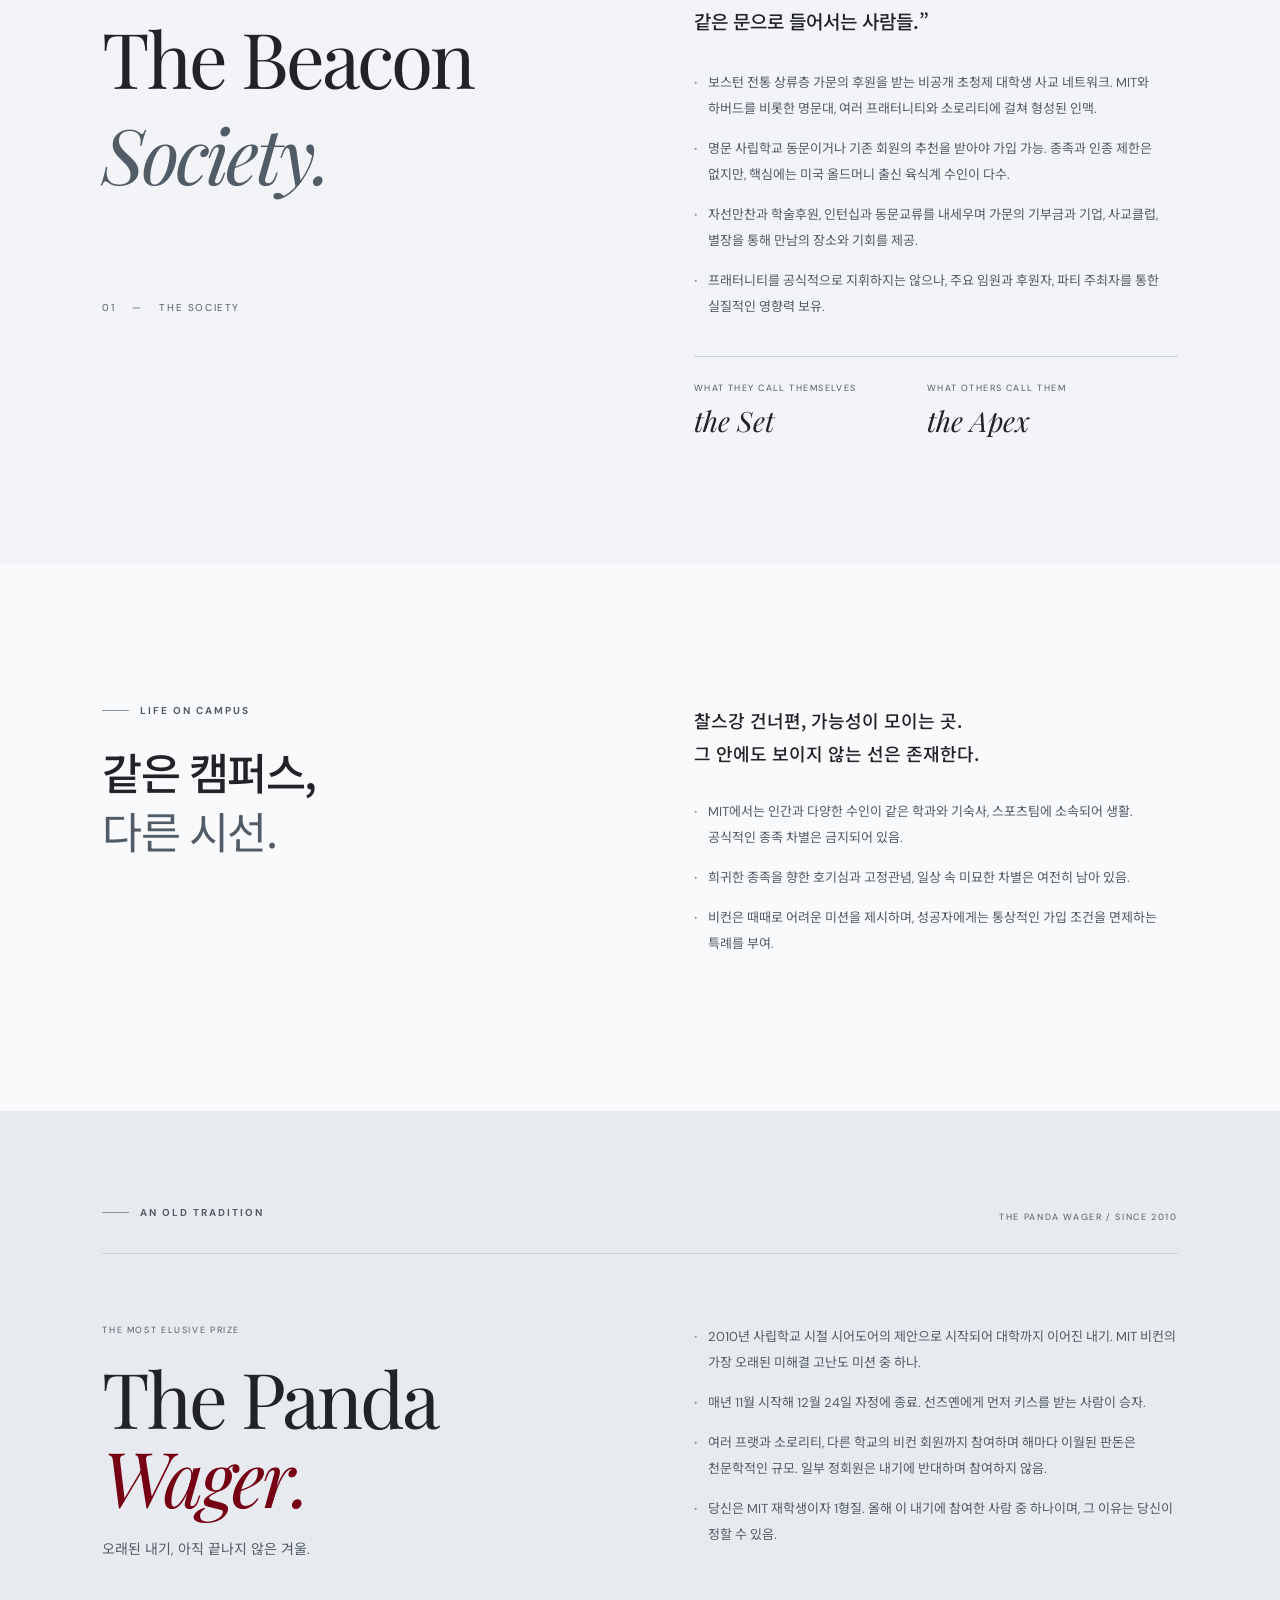
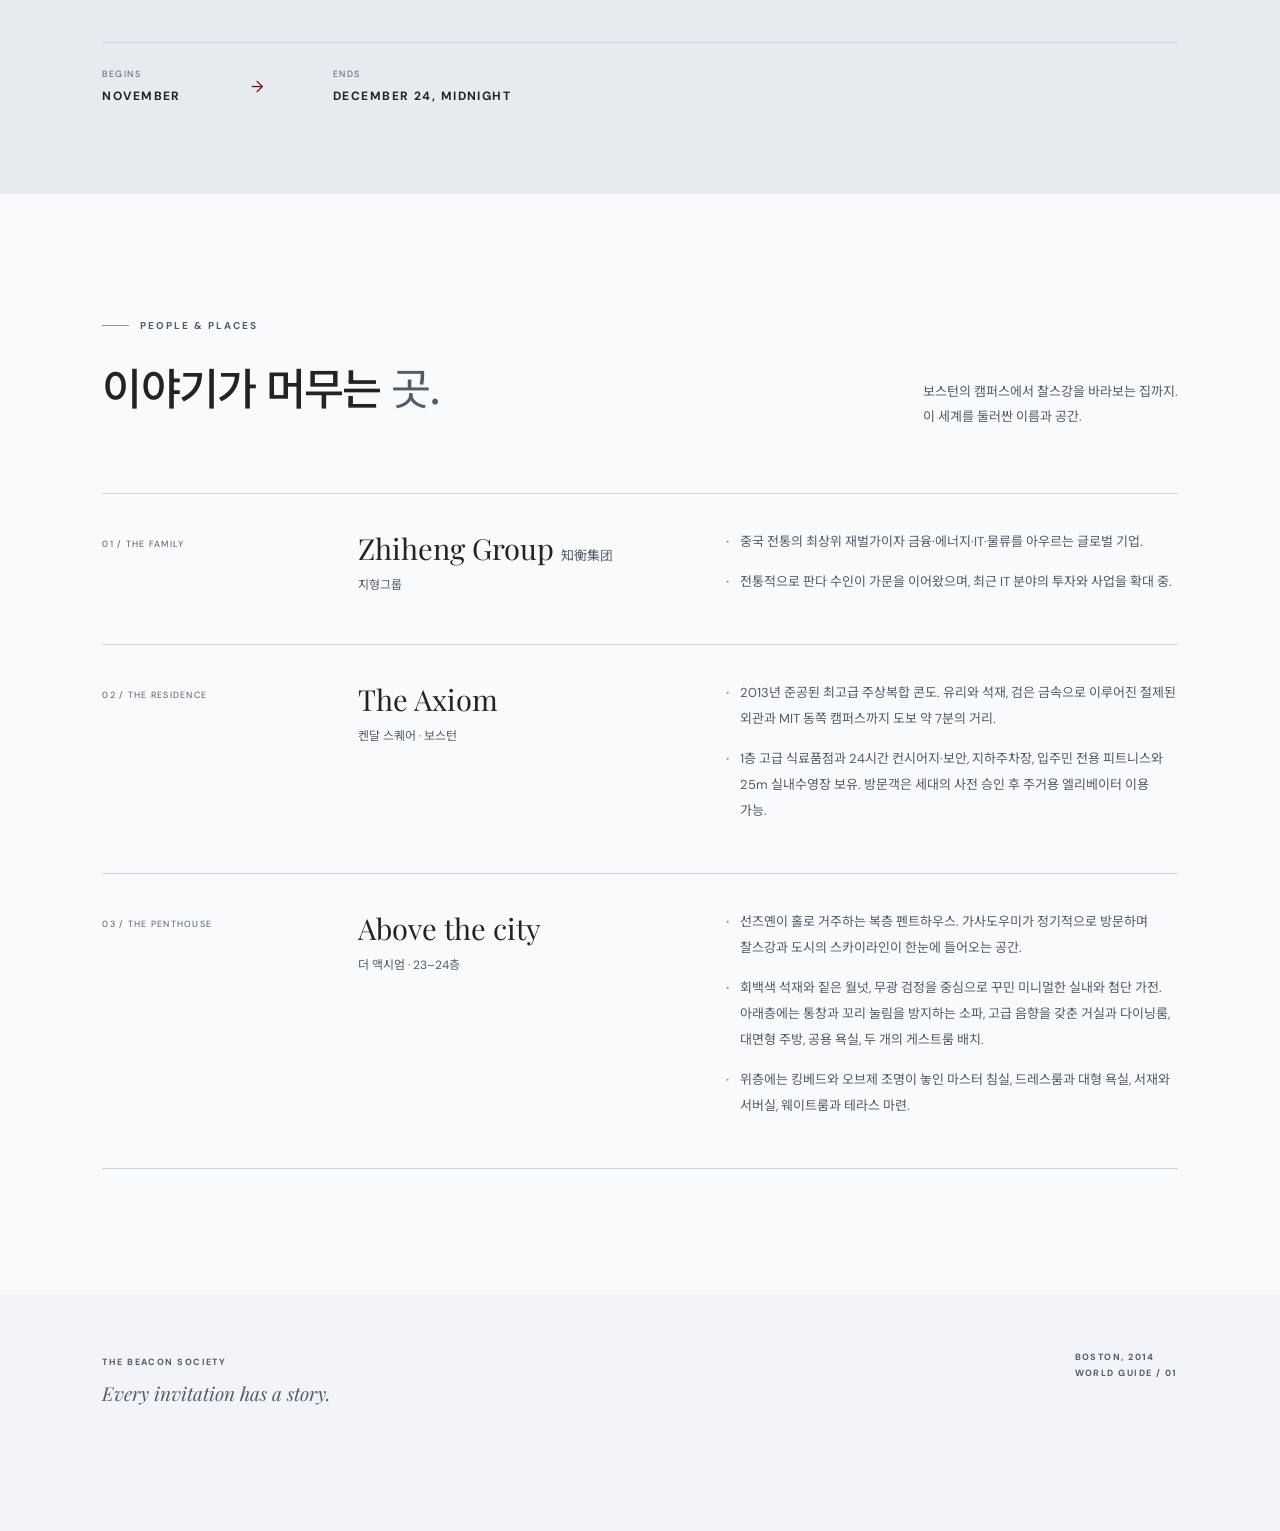
==== commit e4b2fc21: "Link supporting characters from the world guide" ====
--- a/index.html
+++ b/index.html
@@ -21,6 +21,6 @@
     <section class="wager" id="betting"><div class="section wager-inner"><div class="wager-top"><p class="eyebrow light"><span></span> AN OLD TRADITION</p><span>THE PANDA WAGER / SINCE 2010</span></div><div class="wager-body"><div><p class="wager-label">THE MOST ELUSIVE PRIZE</p><h2>The Panda<br><em>Wager.</em></h2><p class="wager-sub">오래된 내기, 아직 끝나지 않은 겨울.</p></div><div class="wager-copy"><p class="bullet">2010년 사립학교 시절 시어도어의 제안으로 시작되어 대학까지 이어진 내기. MIT 비컨의 가장 오래된 미해결 고난도 미션 중 하나.</p><p class="bullet">매년 11월 시작해 12월 24일 자정에 종료. 선즈옌에게 먼저 키스를 받는 사람이 승자.</p><p class="bullet">여러 프랫과 소로리티, 다른 학교의 비컨 회원까지 참여하며 해마다 이월된 판돈은 천문학적인 규모. 일부 정회원은 내기에 반대하며 참여하지 않음.</p><p class="bullet">당신은 MIT 재학생이자 1형질. 올해 이 내기에 참여한 사람 중 하나이며, 그 이유는 당신이 정할 수 있음.</p></div></div><div class="wager-footer"><div><small>BEGINS</small><strong>NOVEMBER</strong></div><span>→</span><div><small>ENDS</small><strong>DECEMBER 24, MIDNIGHT</strong></div></div></div></section>
     <section class="section places" id="places"><div class="places-heading"><div><p class="eyebrow"><span></span> PEOPLE & PLACES</p><h2>이야기가 머무는 <em>곳.</em></h2></div><p>보스턴의 캠퍼스에서 찰스강을 바라보는 집까지.<br>이 세계를 둘러싼 이름과 공간.</p></div><div class="place-list"><article class="place"><div class="place-no">01 / THE FAMILY</div><div><h3>Zhiheng Group <span>知衡集团</span></h3><p class="place-caption">지형그룹</p></div><div><p class="bullet">중국 전통의 최상위 재벌가이자 금융·에너지·IT·물류를 아우르는 글로벌 기업.</p><p class="bullet">전통적으로 판다 수인이 가문을 이어왔으며, 최근 IT 분야의 투자와 사업을 확대 중.</p></div></article><article class="place"><div class="place-no">02 / THE RESIDENCE</div><div><h3>The Axiom</h3><p class="place-caption">켄달 스퀘어 · 보스턴</p></div><div><p class="bullet">2013년 준공된 최고급 주상복합 콘도. 유리와 석재, 검은 금속으로 이루어진 절제된 외관과 MIT 동쪽 캠퍼스까지 도보 약 7분의 거리.</p><p class="bullet">1층 고급 식료품점과 24시간 컨시어지·보안, 지하주차장, 입주민 전용 피트니스와 25m 실내수영장 보유. 방문객은 세대의 사전 승인 후 주거용 엘리베이터 이용 가능.</p></div></article><article class="place"><div class="place-no">03 / THE PENTHOUSE</div><div><h3>Above the city</h3><p class="place-caption">더 액시엄 · 23–24층</p></div><div><p class="bullet">선즈옌이 홀로 거주하는 복층 펜트하우스. 가사도우미가 정기적으로 방문하며 찰스강과 도시의 스카이라인이 한눈에 들어오는 공간.</p><p class="bullet">회백색 석재와 짙은 월넛, 무광 검정을 중심으로 꾸민 미니멀한 실내와 첨단 가전. 아래층에는 통창과 꼬리 눌림을 방지하는 소파, 고급 음향을 갖춘 거실과 다이닝룸, 대면형 주방, 공용 욕실, 두 개의 게스트룸 배치.</p><p class="bullet">위층에는 킹베드와 오브제 조명이 놓인 마스터 침실, 드레스룸과 대형 욕실, 서재와 서버실, 웨이트룸과 테라스 마련.</p></div></article></div></section>
   </main><footer><div><span class="footer-brand">THE BEACON SOCIETY</span><p>Every invitation has a story.</p></div><span>BOSTON, 2014 <br> WORLD GUIDE / 01</span></footer>
-  <nav class="bottom-nav" aria-label="주요 메뉴"><a href="#top" class="active" aria-current="page"><span>01</span> 세계관</a><a href="characters.html"><span>02</span> 주연</a><span class="nav-disabled"><span>03</span> 조연 <small>준비 중</small></span><span class="nav-disabled"><span>04</span> 이미지 <small>준비 중</small></span></nav>
+  <nav class="bottom-nav" aria-label="주요 메뉴"><a href="#top" class="active" aria-current="page"><span>01</span> 세계관</a><a href="characters.html"><span>02</span> 주연</a><a href="supporting.html"><span>03</span> 조연</a><span class="nav-disabled"><span>04</span> 이미지 <small>준비 중</small></span></nav>
 </body></html>
 
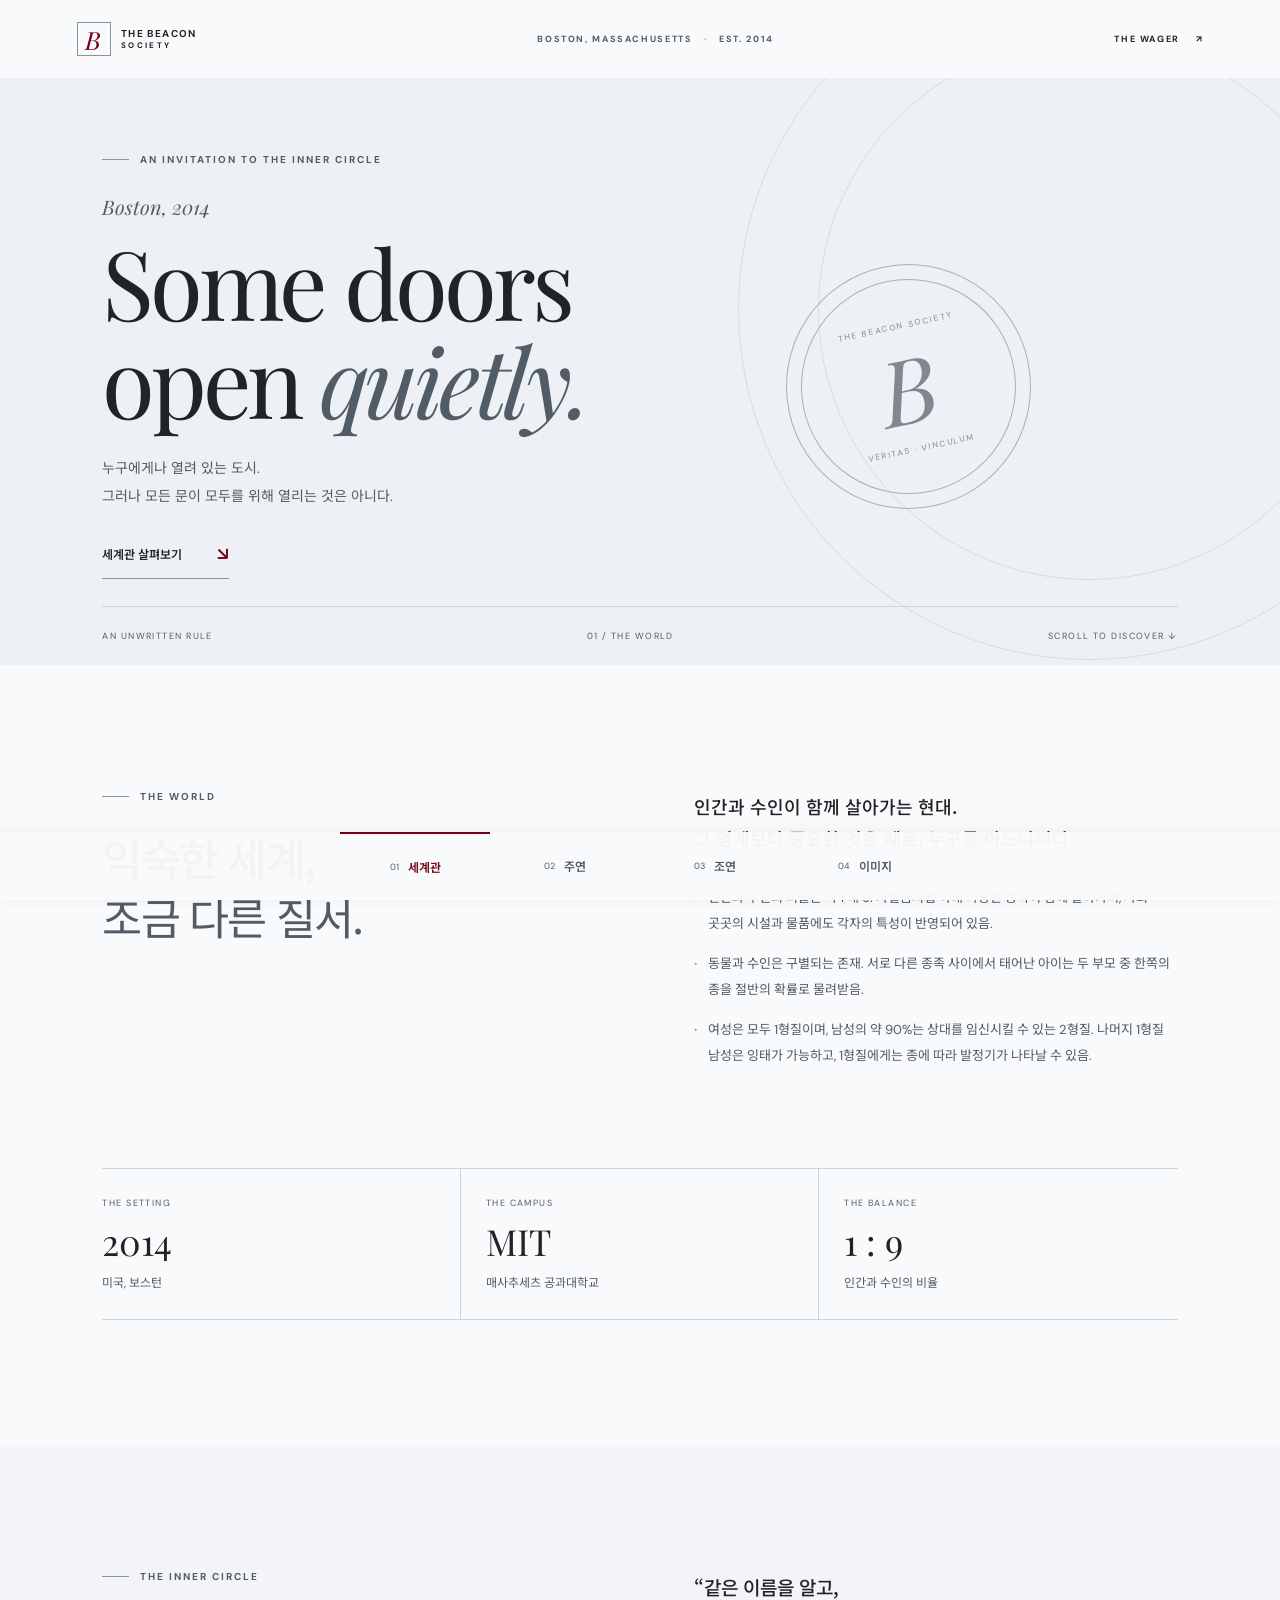
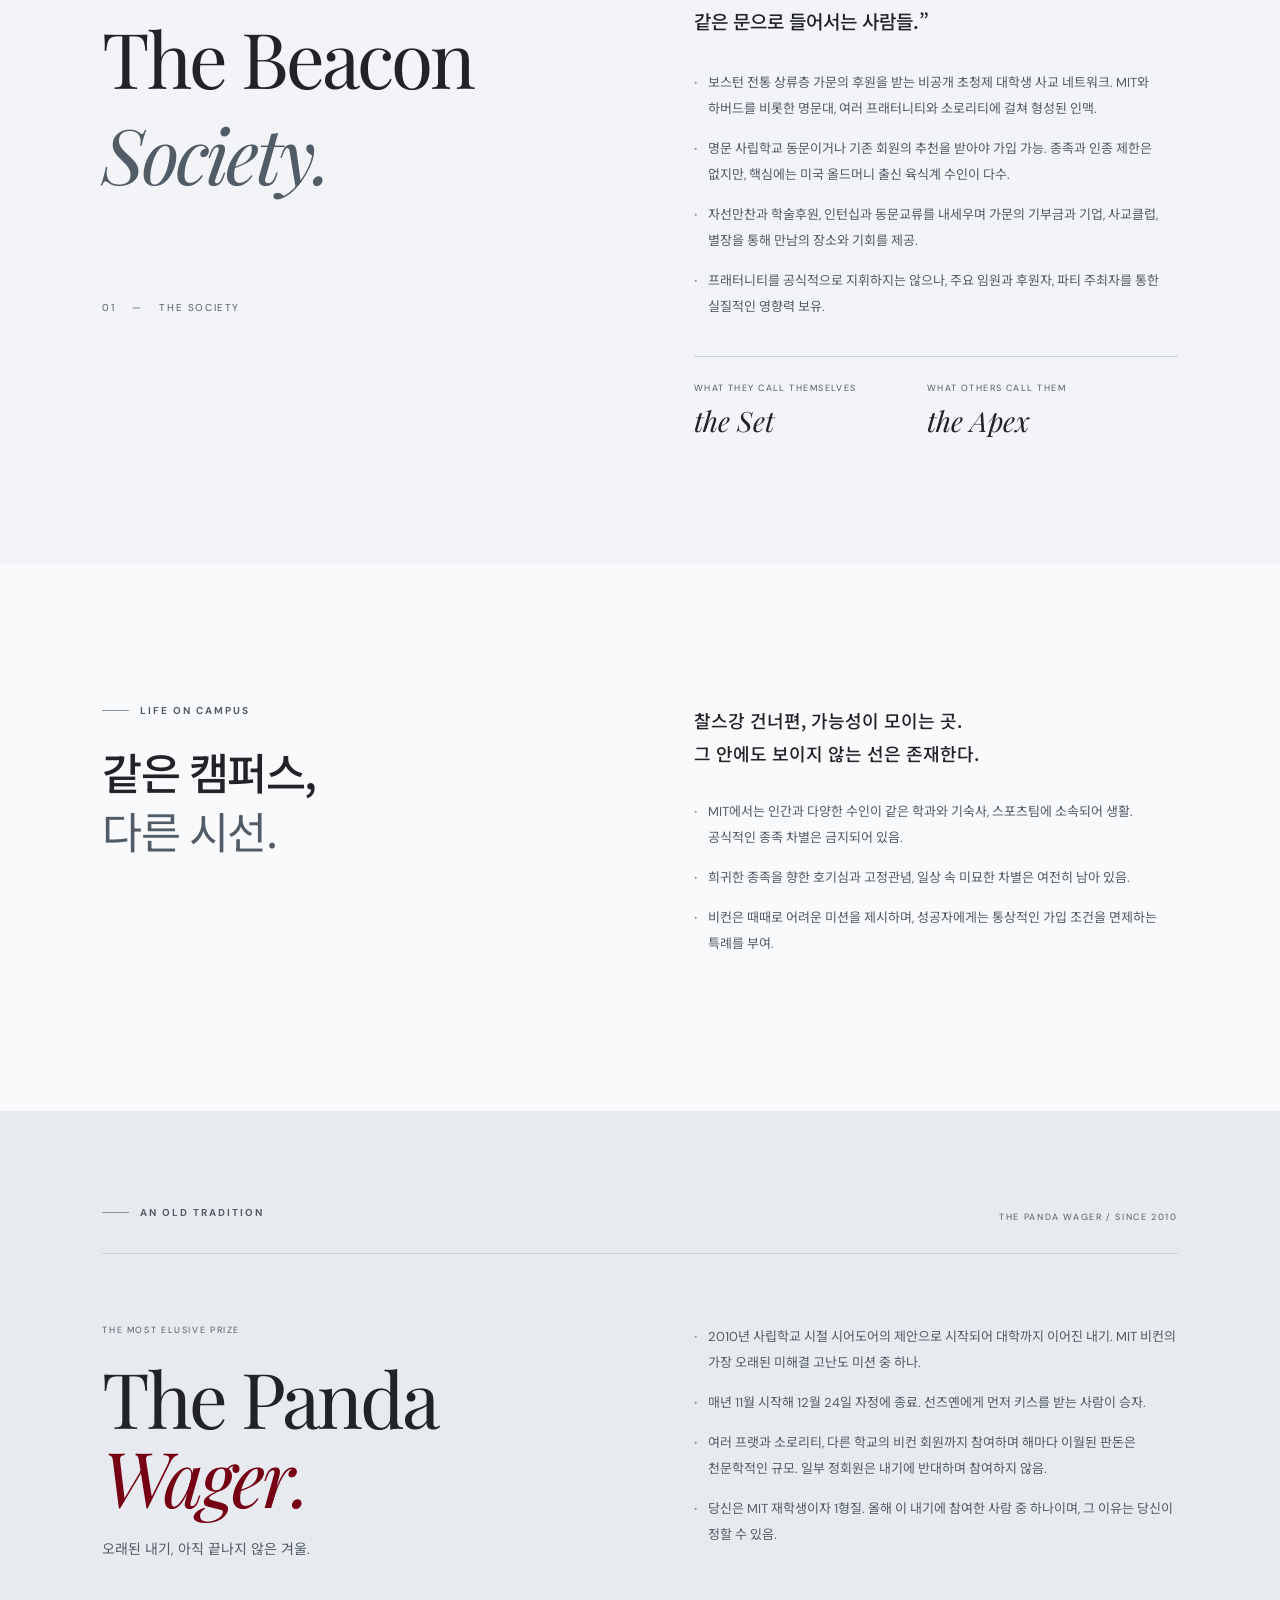
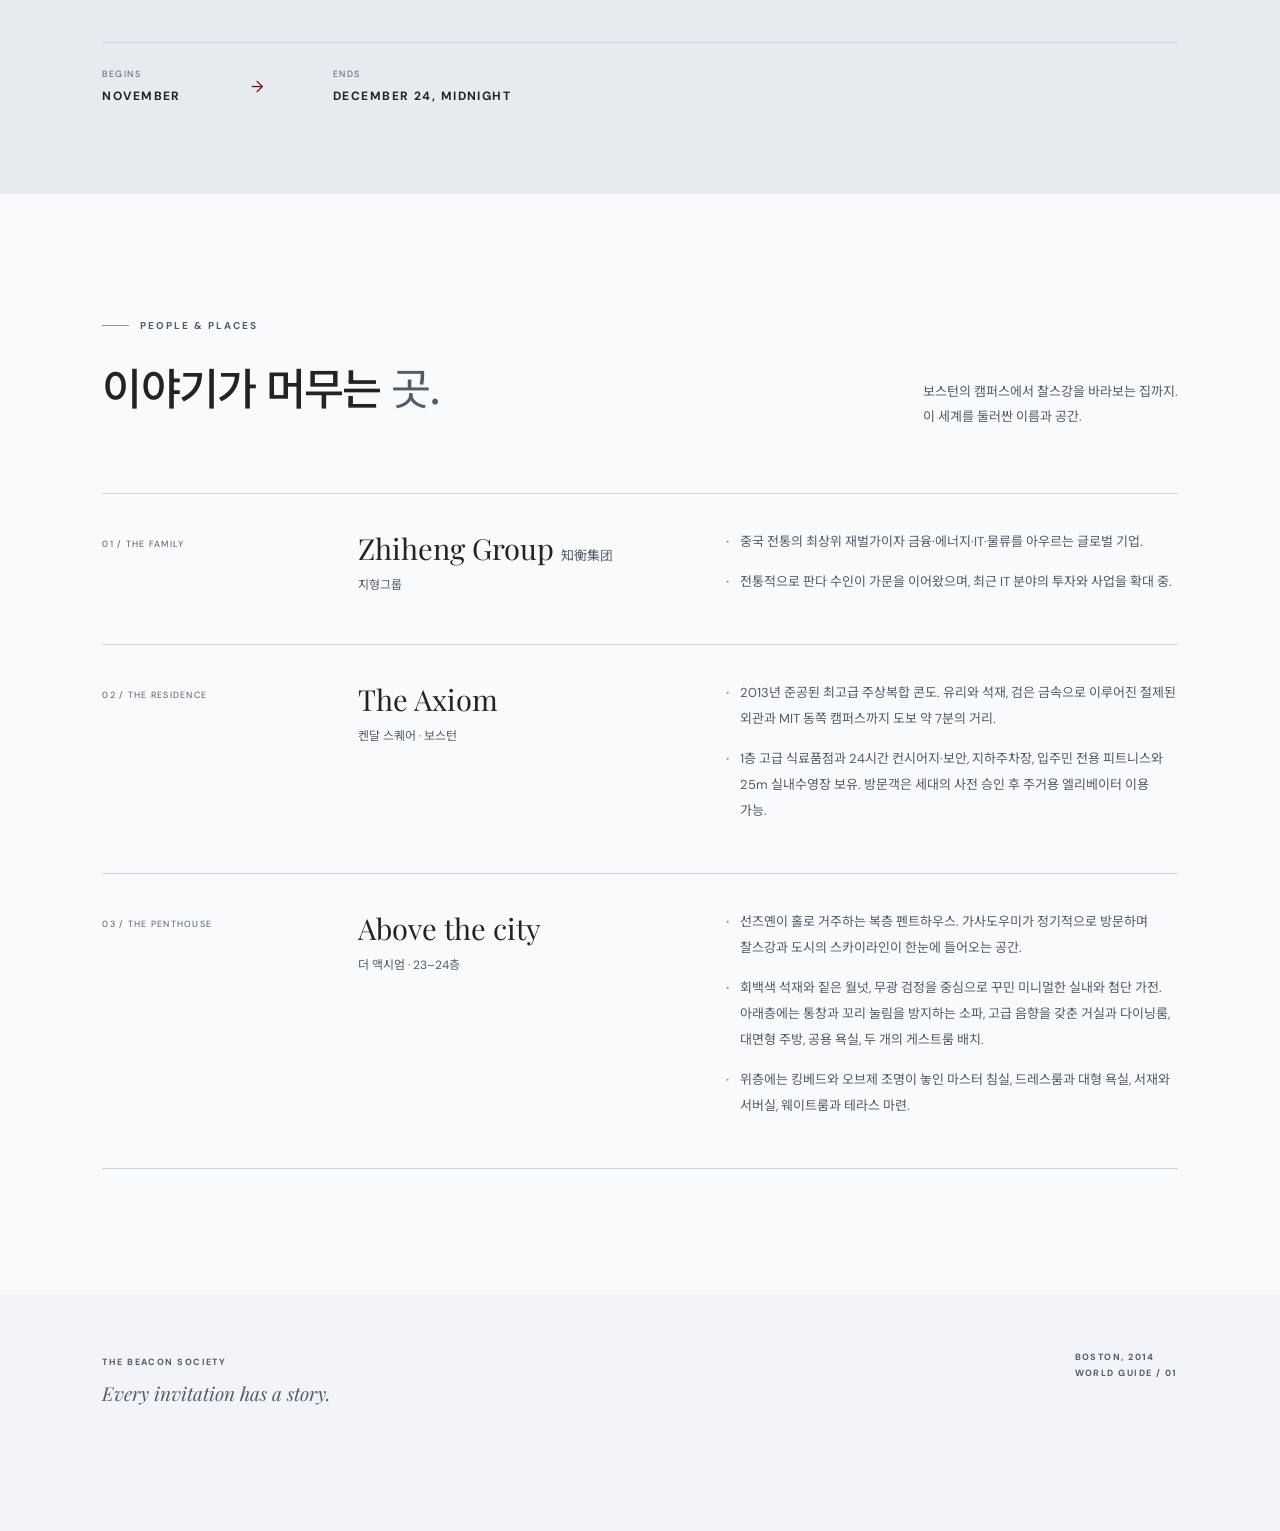
==== commit 9894c47d: "Add public and password-gated image galleries" ====
--- a/index.html
+++ b/index.html
@@ -21,6 +21,6 @@
     <section class="wager" id="betting"><div class="section wager-inner"><div class="wager-top"><p class="eyebrow light"><span></span> AN OLD TRADITION</p><span>THE PANDA WAGER / SINCE 2010</span></div><div class="wager-body"><div><p class="wager-label">THE MOST ELUSIVE PRIZE</p><h2>The Panda<br><em>Wager.</em></h2><p class="wager-sub">오래된 내기, 아직 끝나지 않은 겨울.</p></div><div class="wager-copy"><p class="bullet">2010년 사립학교 시절 시어도어의 제안으로 시작되어 대학까지 이어진 내기. MIT 비컨의 가장 오래된 미해결 고난도 미션 중 하나.</p><p class="bullet">매년 11월 시작해 12월 24일 자정에 종료. 선즈옌에게 먼저 키스를 받는 사람이 승자.</p><p class="bullet">여러 프랫과 소로리티, 다른 학교의 비컨 회원까지 참여하며 해마다 이월된 판돈은 천문학적인 규모. 일부 정회원은 내기에 반대하며 참여하지 않음.</p><p class="bullet">당신은 MIT 재학생이자 1형질. 올해 이 내기에 참여한 사람 중 하나이며, 그 이유는 당신이 정할 수 있음.</p></div></div><div class="wager-footer"><div><small>BEGINS</small><strong>NOVEMBER</strong></div><span>→</span><div><small>ENDS</small><strong>DECEMBER 24, MIDNIGHT</strong></div></div></div></section>
     <section class="section places" id="places"><div class="places-heading"><div><p class="eyebrow"><span></span> PEOPLE & PLACES</p><h2>이야기가 머무는 <em>곳.</em></h2></div><p>보스턴의 캠퍼스에서 찰스강을 바라보는 집까지.<br>이 세계를 둘러싼 이름과 공간.</p></div><div class="place-list"><article class="place"><div class="place-no">01 / THE FAMILY</div><div><h3>Zhiheng Group <span>知衡集团</span></h3><p class="place-caption">지형그룹</p></div><div><p class="bullet">중국 전통의 최상위 재벌가이자 금융·에너지·IT·물류를 아우르는 글로벌 기업.</p><p class="bullet">전통적으로 판다 수인이 가문을 이어왔으며, 최근 IT 분야의 투자와 사업을 확대 중.</p></div></article><article class="place"><div class="place-no">02 / THE RESIDENCE</div><div><h3>The Axiom</h3><p class="place-caption">켄달 스퀘어 · 보스턴</p></div><div><p class="bullet">2013년 준공된 최고급 주상복합 콘도. 유리와 석재, 검은 금속으로 이루어진 절제된 외관과 MIT 동쪽 캠퍼스까지 도보 약 7분의 거리.</p><p class="bullet">1층 고급 식료품점과 24시간 컨시어지·보안, 지하주차장, 입주민 전용 피트니스와 25m 실내수영장 보유. 방문객은 세대의 사전 승인 후 주거용 엘리베이터 이용 가능.</p></div></article><article class="place"><div class="place-no">03 / THE PENTHOUSE</div><div><h3>Above the city</h3><p class="place-caption">더 액시엄 · 23–24층</p></div><div><p class="bullet">선즈옌이 홀로 거주하는 복층 펜트하우스. 가사도우미가 정기적으로 방문하며 찰스강과 도시의 스카이라인이 한눈에 들어오는 공간.</p><p class="bullet">회백색 석재와 짙은 월넛, 무광 검정을 중심으로 꾸민 미니멀한 실내와 첨단 가전. 아래층에는 통창과 꼬리 눌림을 방지하는 소파, 고급 음향을 갖춘 거실과 다이닝룸, 대면형 주방, 공용 욕실, 두 개의 게스트룸 배치.</p><p class="bullet">위층에는 킹베드와 오브제 조명이 놓인 마스터 침실, 드레스룸과 대형 욕실, 서재와 서버실, 웨이트룸과 테라스 마련.</p></div></article></div></section>
   </main><footer><div><span class="footer-brand">THE BEACON SOCIETY</span><p>Every invitation has a story.</p></div><span>BOSTON, 2014 <br> WORLD GUIDE / 01</span></footer>
-  <nav class="bottom-nav" aria-label="주요 메뉴"><a href="#top" class="active" aria-current="page"><span>01</span> 세계관</a><a href="characters.html"><span>02</span> 주연</a><a href="supporting.html"><span>03</span> 조연</a><span class="nav-disabled"><span>04</span> 이미지 <small>준비 중</small></span></nav>
+  <nav class="bottom-nav" aria-label="주요 메뉴"><a href="#top" class="active" aria-current="page"><span>01</span> 세계관</a><a href="characters.html"><span>02</span> 주연</a><a href="supporting.html"><span>03</span> 조연</a><a href="gallery.html"><span>04</span> 이미지</a></nav>
 </body></html>
 
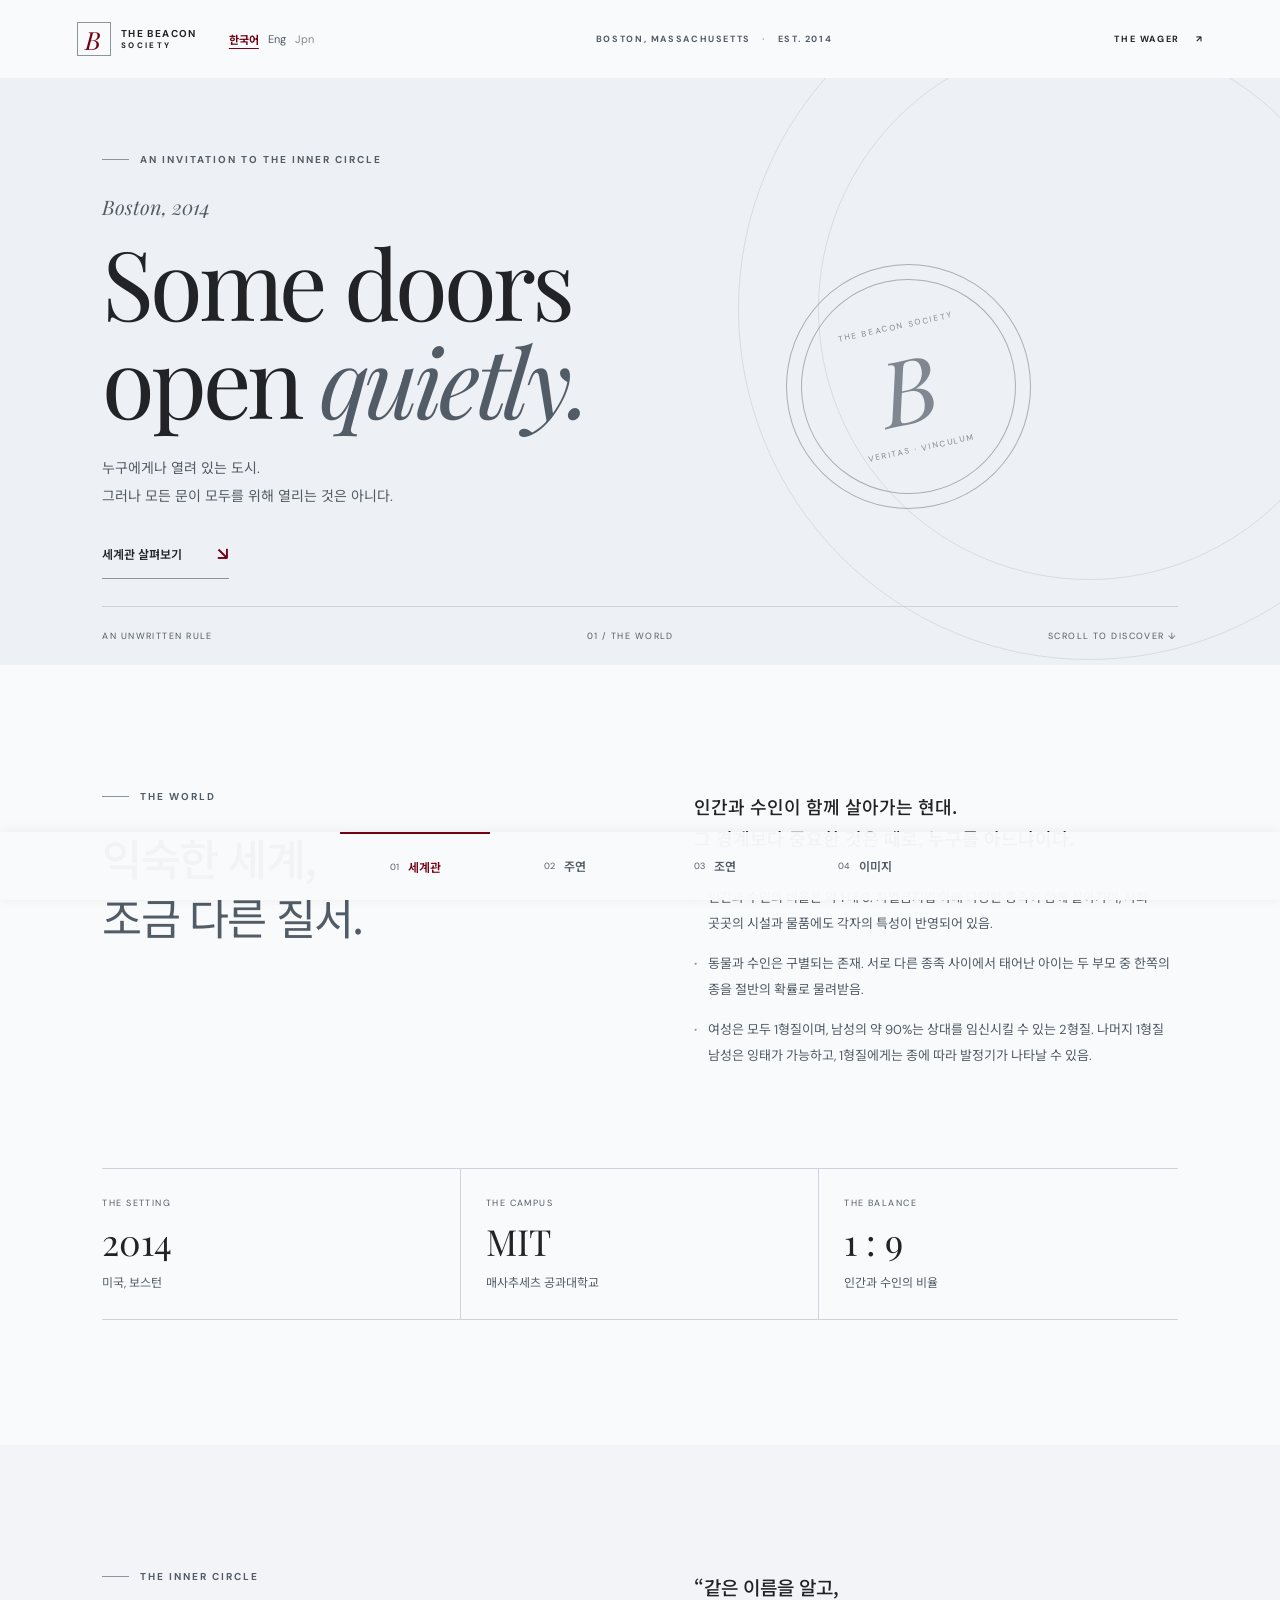
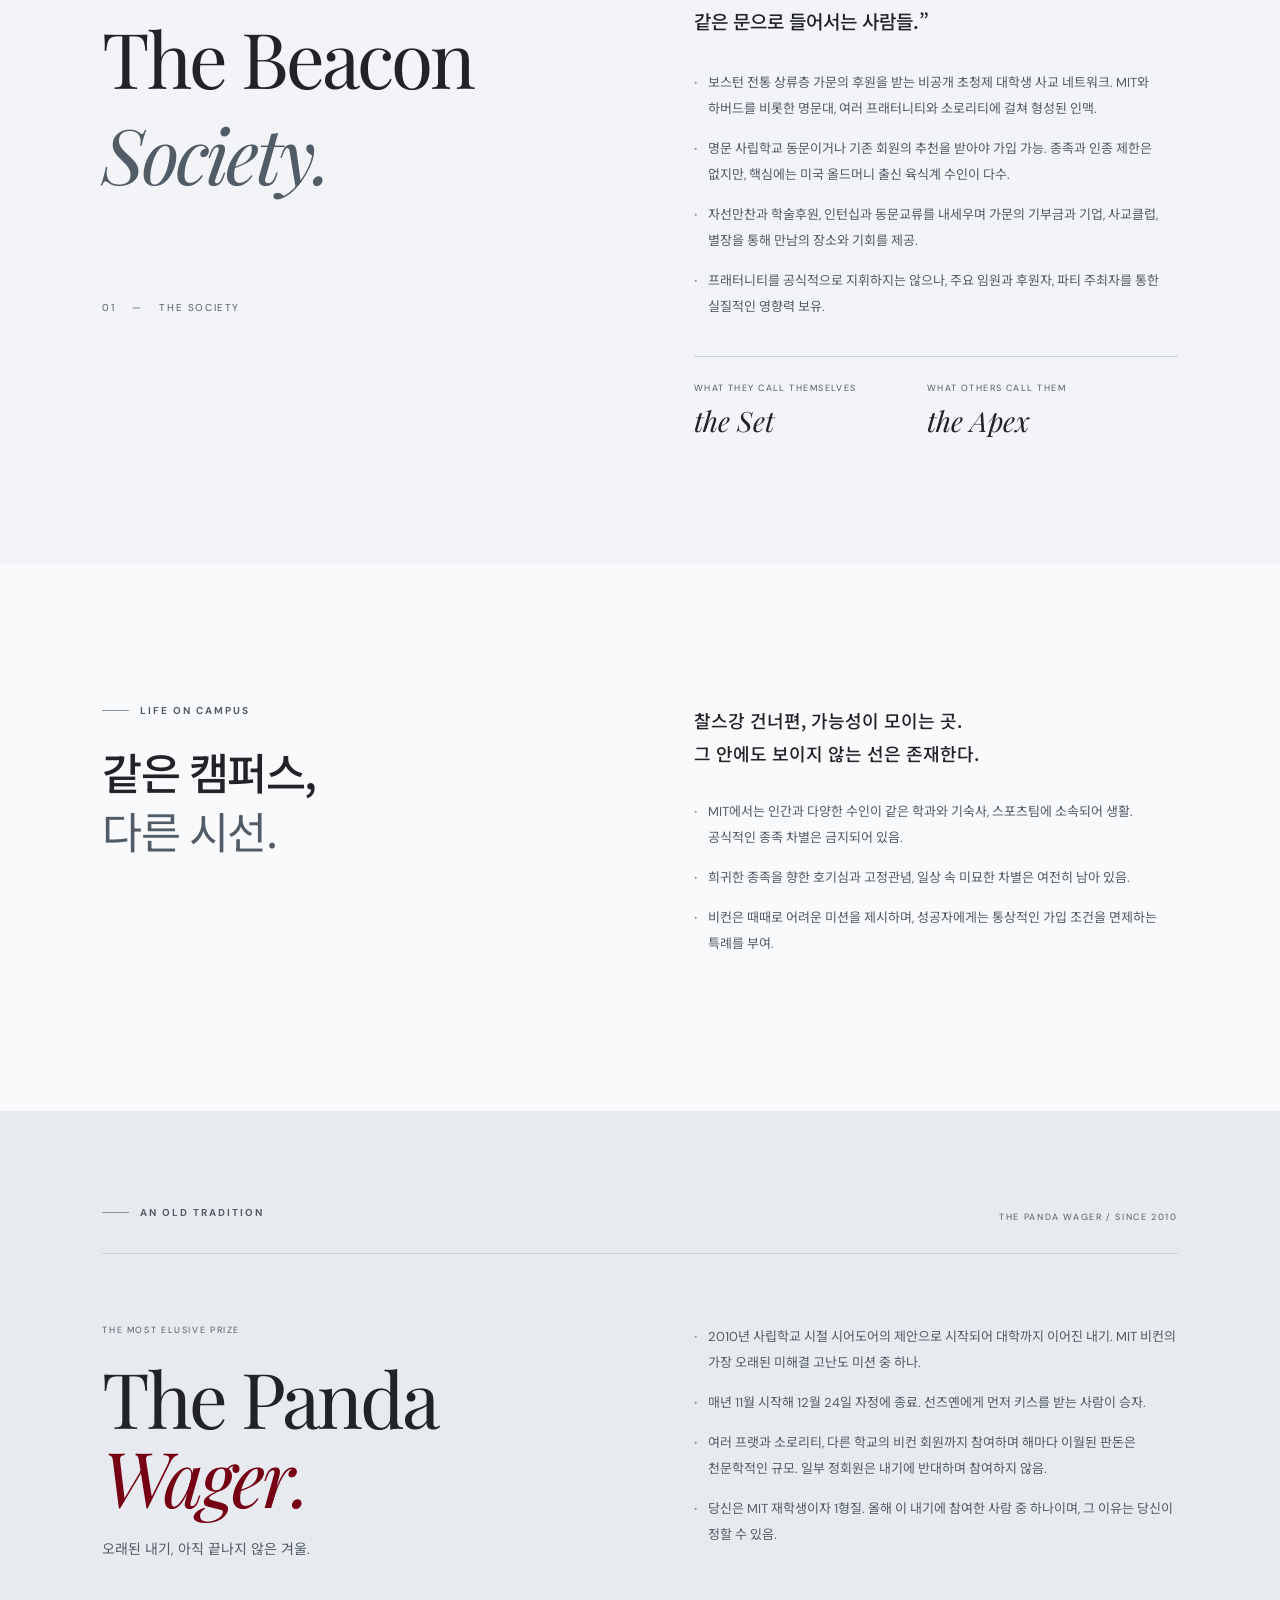
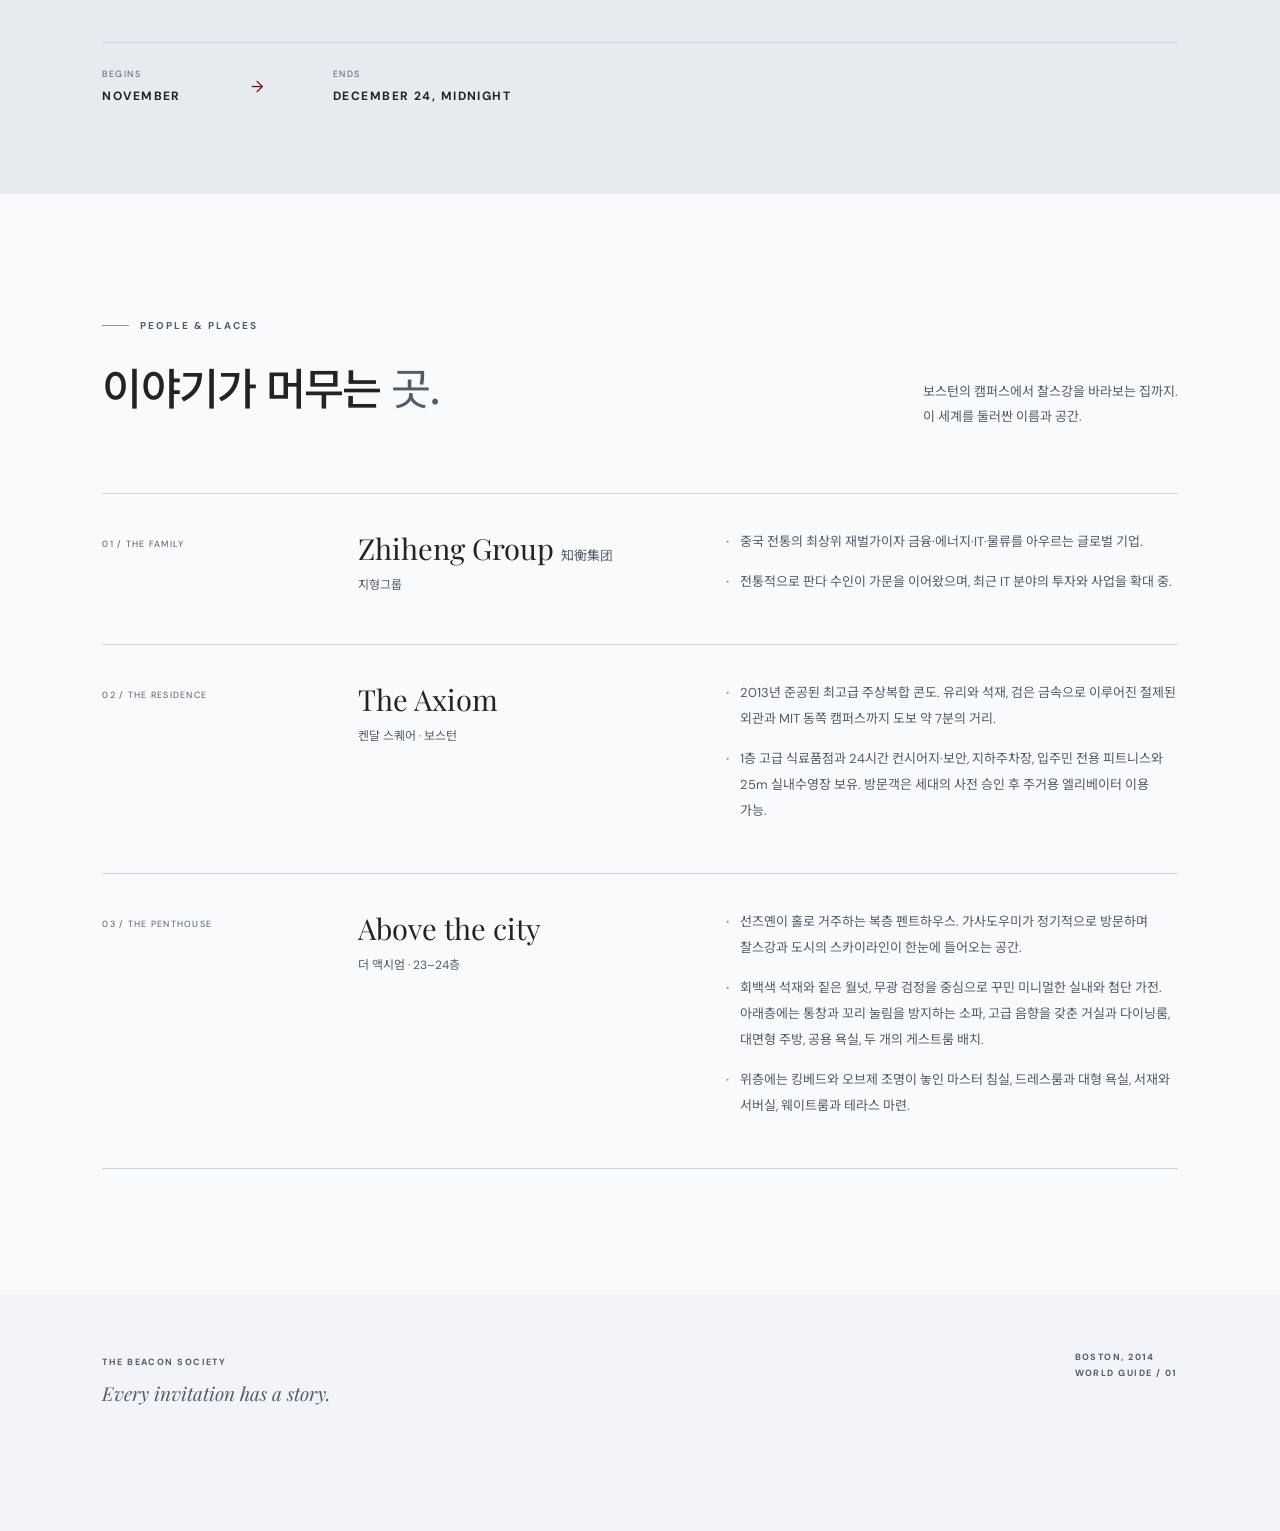
==== commit 777bf0e6: "Add English translations and language navigation" ====
--- a/index.html
+++ b/index.html
@@ -12,7 +12,7 @@
   <link rel="stylesheet" href="style.css">
 </head>
 <body>
-  <header class="topbar"><a class="wordmark" href="#top"><span class="mark">B</span><span>THE BEACON<br><small>SOCIETY</small></span></a><span class="top-note">BOSTON, MASSACHUSETTS <i>·</i> EST. 2014</span><a class="top-link" href="#betting">THE WAGER <span>↗</span></a></header>
+  <header class="topbar"><div class="topbar-start"><a class="wordmark" href="#top"><span class="mark">B</span><span>THE BEACON<br><small>SOCIETY</small></span></a><nav class="language-nav" aria-label="언어 선택"><a href="index.html" lang="ko" hreflang="ko" aria-current="page">한국어</a><a href="index-en.html" lang="en" hreflang="en">Eng</a><span aria-disabled="true" title="일본어 준비 중">Jpn</span></nav></div><span class="top-note">BOSTON, MASSACHUSETTS <i>·</i> EST. 2014</span><a class="top-link" href="#betting">THE WAGER <span>↗</span></a></header>
   <main id="top">
     <section class="hero"><div class="hero-inner"><div class="eyebrow light"><span></span> AN INVITATION TO THE INNER CIRCLE</div><div class="hero-grid"><div><p class="hero-kicker">Boston, 2014</p><h1>Some doors<br>open <em>quietly.</em></h1><p class="hero-desc">누구에게나 열려 있는 도시.<br>그러나 모든 문이 모두를 위해 열리는 것은 아니다.</p><a class="hero-button" href="#world">세계관 살펴보기 <span>↘</span></a></div><div class="seal" aria-hidden="true"><div class="seal-inner"><span>THE BEACON SOCIETY</span><strong>B</strong><small>VERITAS · VINCULUM</small></div></div></div><div class="hero-bottom"><span>AN UNWRITTEN RULE</span><span>01 / THE WORLD</span><span>SCROLL TO DISCOVER ↓</span></div></div></section>
     <section class="intro section" id="world"><div class="section-heading"><div><p class="eyebrow"><span></span> THE WORLD</p><h2>익숙한 세계,<br><em>조금 다른 질서.</em></h2></div><div class="intro-copy"><p class="lead">인간과 수인이 함께 살아가는 현대.<br>그 경계보다 중요한 것은 때로, 누구를 아느냐이다.</p><p class="bullet">인간과 수인의 비율은 약 1 대 9. 차별금지법 아래 다양한 종족이 함께 살아가며, 사회 곳곳의 시설과 물품에도 각자의 특성이 반영되어 있음.</p><p class="bullet">동물과 수인은 구별되는 존재. 서로 다른 종족 사이에서 태어난 아이는 두 부모 중 한쪽의 종을 절반의 확률로 물려받음.</p><p class="bullet">여성은 모두 1형질이며, 남성의 약 90%는 상대를 임신시킬 수 있는 2형질. 나머지 1형질 남성은 잉태가 가능하고, 1형질에게는 종에 따라 발정기가 나타날 수 있음.</p></div></div><div class="fact-strip"><div><small>THE SETTING</small><strong>2014</strong><span>미국, 보스턴</span></div><div><small>THE CAMPUS</small><strong>MIT</strong><span>매사추세츠 공과대학교</span></div><div><small>THE BALANCE</small><strong>1 : 9</strong><span>인간과 수인의 비율</span></div></div></section>
--- a/style.css
+++ b/style.css
@@ -126,5 +126,47 @@
 .bottom-nav>a,.nav-disabled{width:25%;gap:4px;flex-wrap:wrap;align-content:center}
 .nav-disabled small{display:none}
 footer{padding-bottom:110px}}
-
-
+
+.topbar-start {
+  display: flex;
+  align-items: center;
+  gap: clamp(12px, 3vw, 32px);
+}
+.language-nav {
+  display: flex;
+  align-items: center;
+  gap: 9px;
+  white-space: nowrap;
+  font-size: 11px;
+  color: var(--muted);
+}
+.language-nav a {
+  display: inline-flex;
+  align-items: center;
+  min-height: 32px;
+}
+.language-nav a[aria-current="page"] {
+  color: var(--accent);
+  font-weight: 700;
+  text-decoration: underline;
+  text-underline-offset: 4px;
+}
+.language-nav [aria-disabled="true"] {
+  opacity: .7;
+}
+@media (max-width: 390px) {
+  .topbar {
+    padding-inline: 4%;
+  }
+  .topbar-start,
+  .language-nav {
+    gap: 7px;
+  }
+  .top-link {
+    letter-spacing: .08em;
+    white-space: nowrap;
+  }
+  .top-link span {
+    margin-left: 4px;
+  }
+}
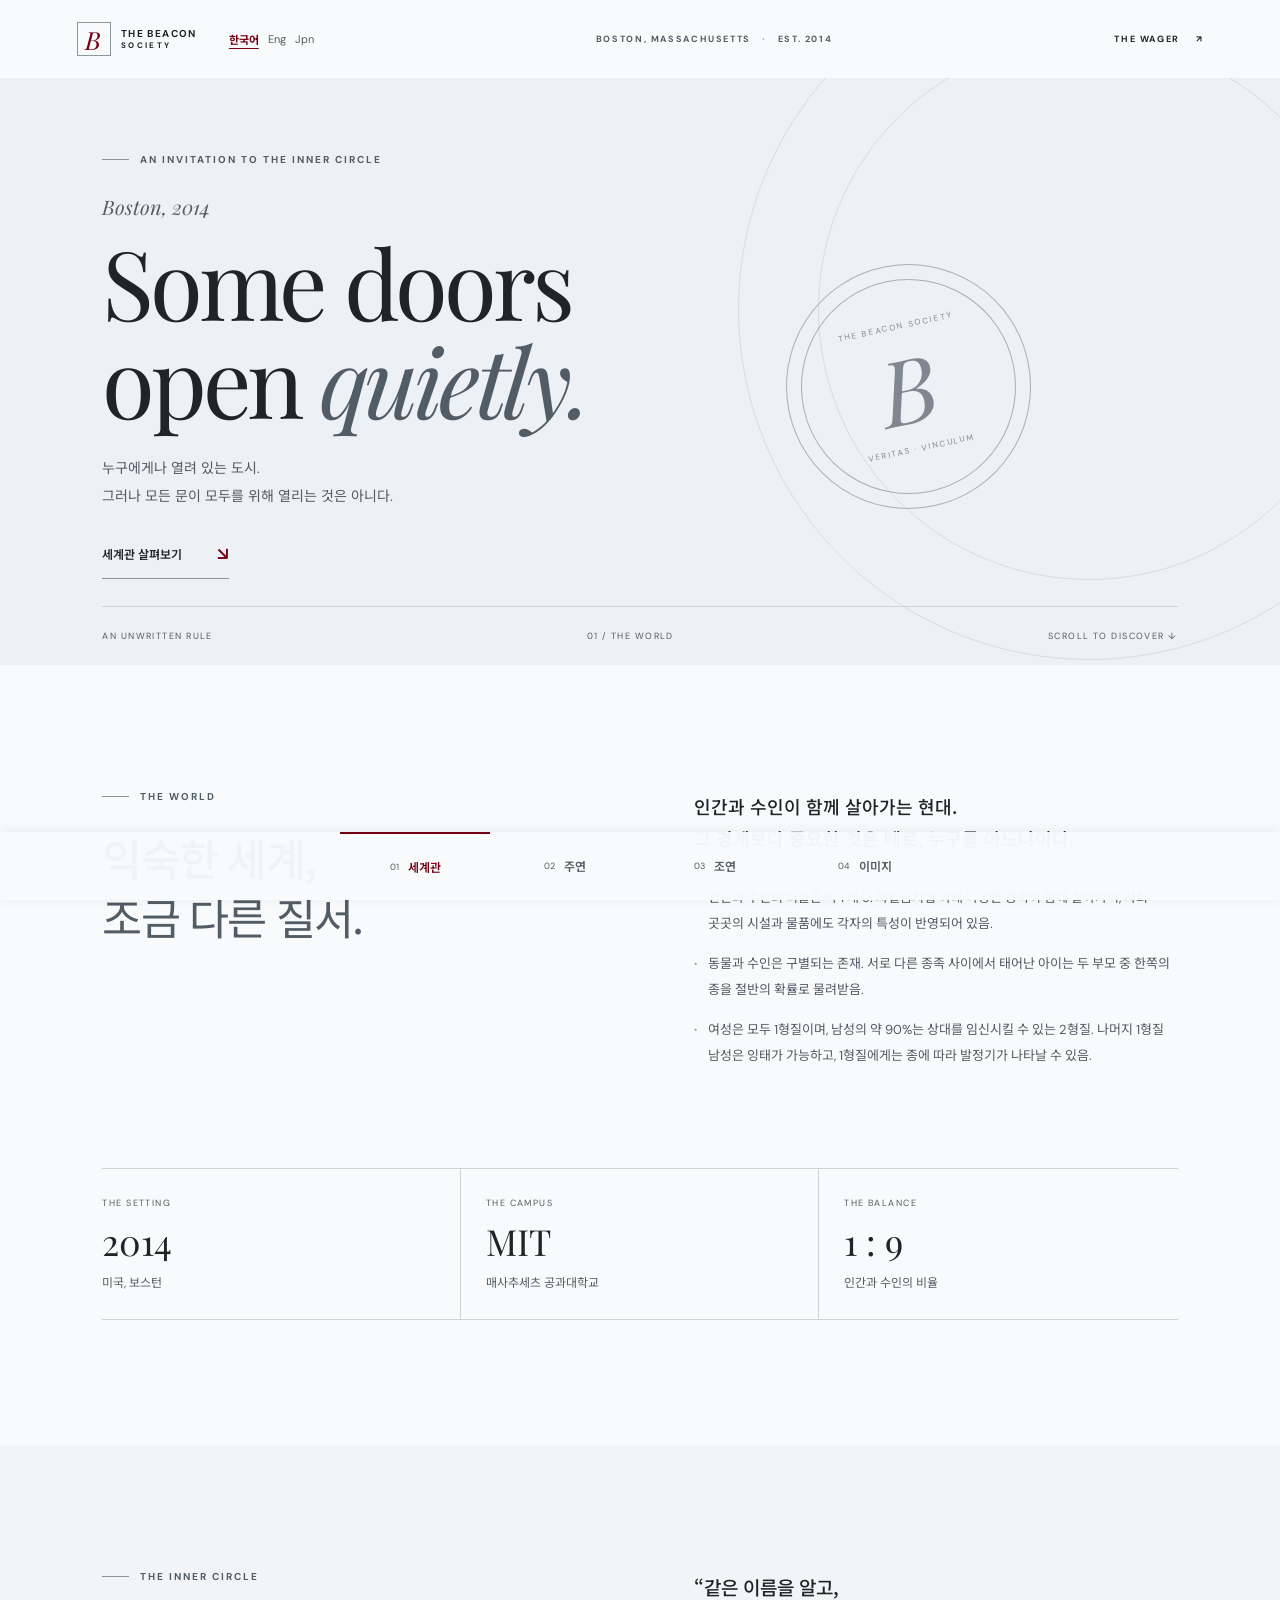
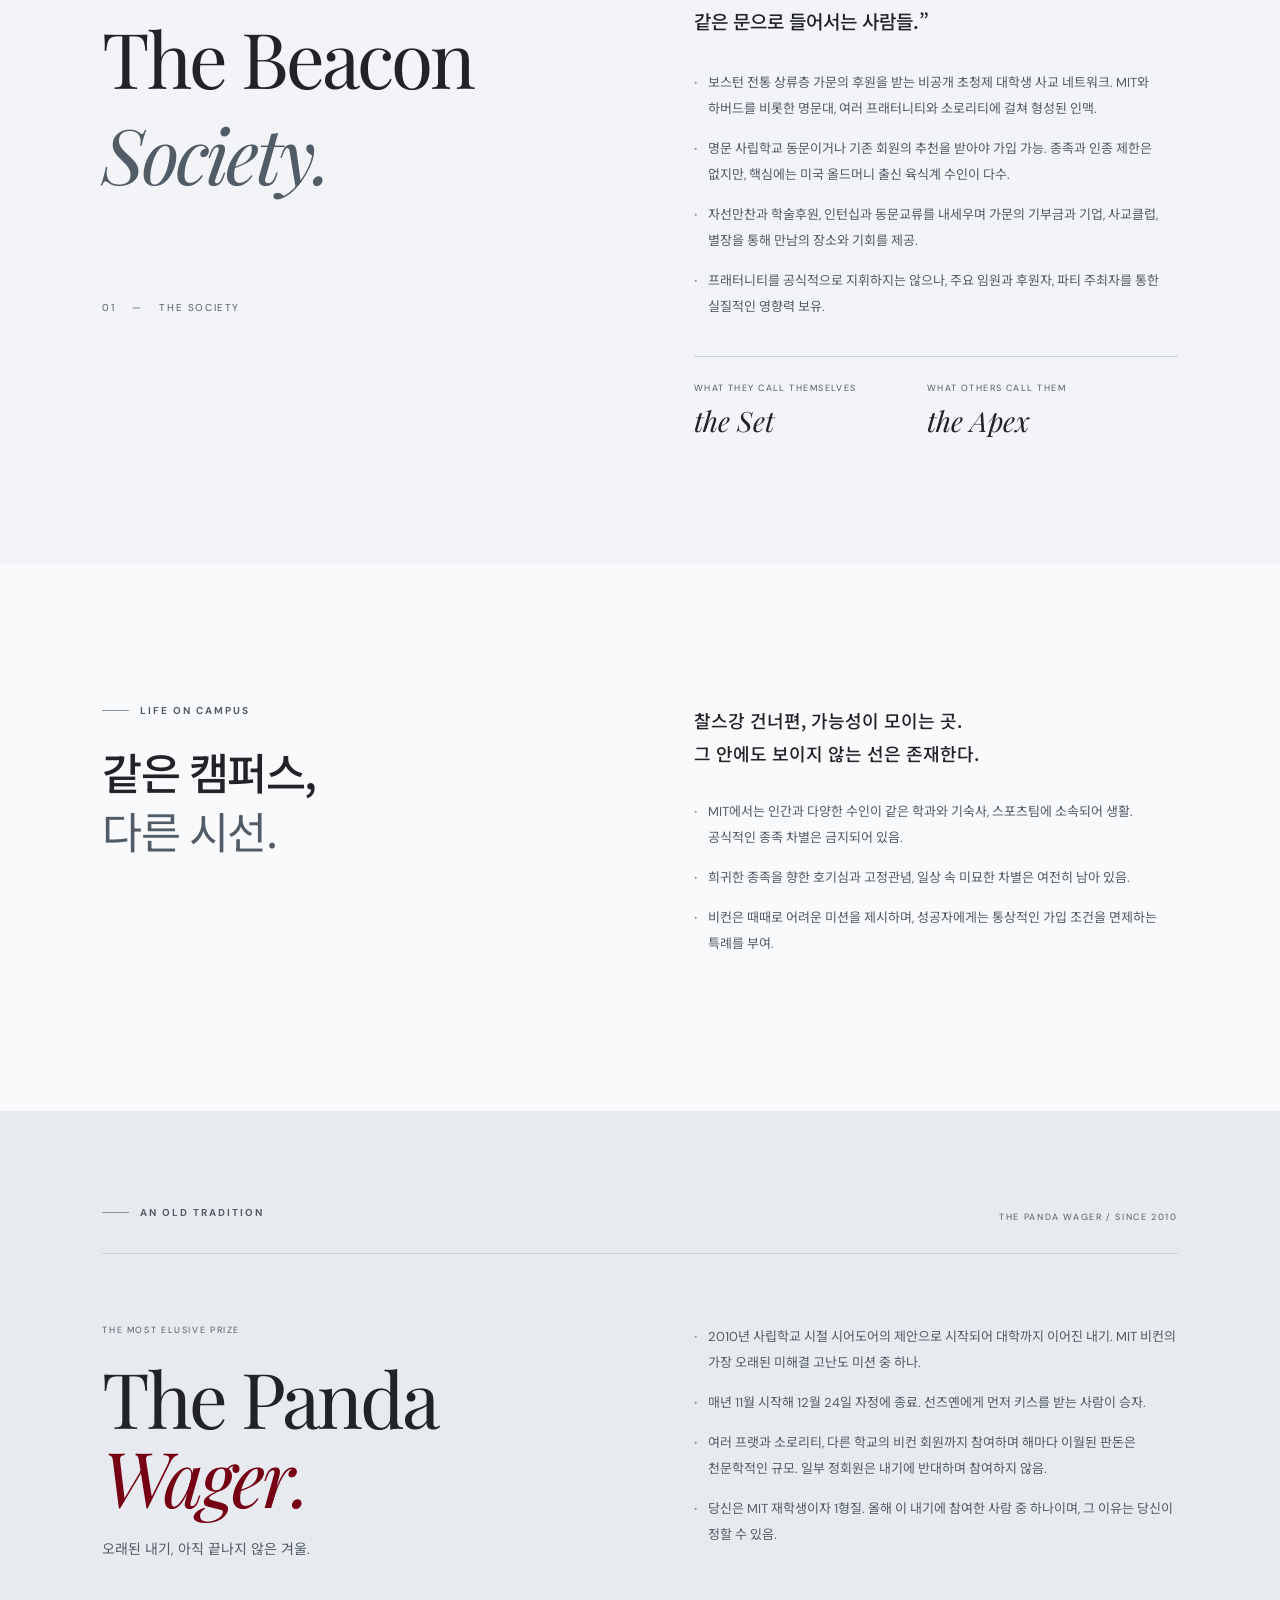
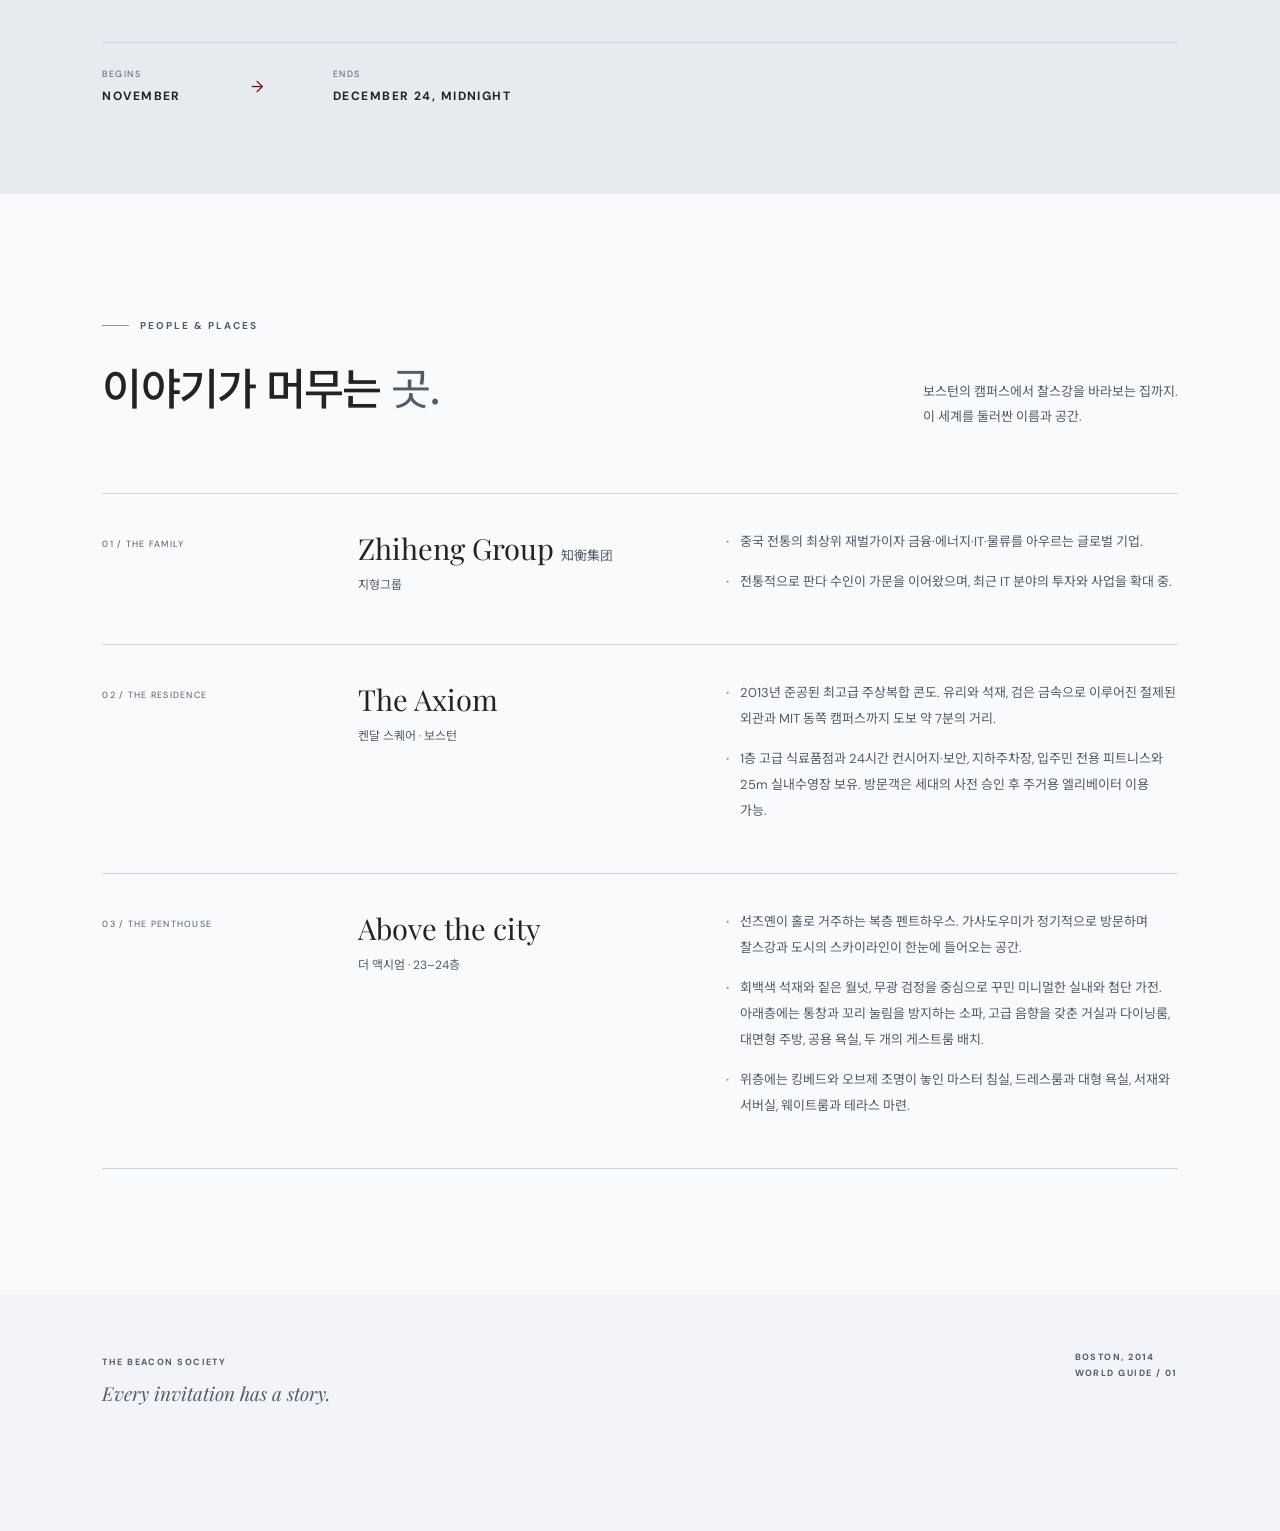
==== commit 83b3a5fd: "Add Japanese translations and enable language switch" ====
--- a/index.html
+++ b/index.html
@@ -12,7 +12,7 @@
   <link rel="stylesheet" href="style.css">
 </head>
 <body>
-  <header class="topbar"><div class="topbar-start"><a class="wordmark" href="#top"><span class="mark">B</span><span>THE BEACON<br><small>SOCIETY</small></span></a><nav class="language-nav" aria-label="언어 선택"><a href="index.html" lang="ko" hreflang="ko" aria-current="page">한국어</a><a href="index-en.html" lang="en" hreflang="en">Eng</a><span aria-disabled="true" title="일본어 준비 중">Jpn</span></nav></div><span class="top-note">BOSTON, MASSACHUSETTS <i>·</i> EST. 2014</span><a class="top-link" href="#betting">THE WAGER <span>↗</span></a></header>
+  <header class="topbar"><div class="topbar-start"><a class="wordmark" href="#top"><span class="mark">B</span><span>THE BEACON<br><small>SOCIETY</small></span></a><nav class="language-nav" aria-label="언어 선택"><a href="index.html" lang="ko" hreflang="ko" aria-current="page">한국어</a><a href="index-en.html" lang="en" hreflang="en">Eng</a><a href="index-ja.html" lang="ja" hreflang="ja">Jpn</a></nav></div><span class="top-note">BOSTON, MASSACHUSETTS <i>·</i> EST. 2014</span><a class="top-link" href="#betting">THE WAGER <span>↗</span></a></header>
   <main id="top">
     <section class="hero"><div class="hero-inner"><div class="eyebrow light"><span></span> AN INVITATION TO THE INNER CIRCLE</div><div class="hero-grid"><div><p class="hero-kicker">Boston, 2014</p><h1>Some doors<br>open <em>quietly.</em></h1><p class="hero-desc">누구에게나 열려 있는 도시.<br>그러나 모든 문이 모두를 위해 열리는 것은 아니다.</p><a class="hero-button" href="#world">세계관 살펴보기 <span>↘</span></a></div><div class="seal" aria-hidden="true"><div class="seal-inner"><span>THE BEACON SOCIETY</span><strong>B</strong><small>VERITAS · VINCULUM</small></div></div></div><div class="hero-bottom"><span>AN UNWRITTEN RULE</span><span>01 / THE WORLD</span><span>SCROLL TO DISCOVER ↓</span></div></div></section>
     <section class="intro section" id="world"><div class="section-heading"><div><p class="eyebrow"><span></span> THE WORLD</p><h2>익숙한 세계,<br><em>조금 다른 질서.</em></h2></div><div class="intro-copy"><p class="lead">인간과 수인이 함께 살아가는 현대.<br>그 경계보다 중요한 것은 때로, 누구를 아느냐이다.</p><p class="bullet">인간과 수인의 비율은 약 1 대 9. 차별금지법 아래 다양한 종족이 함께 살아가며, 사회 곳곳의 시설과 물품에도 각자의 특성이 반영되어 있음.</p><p class="bullet">동물과 수인은 구별되는 존재. 서로 다른 종족 사이에서 태어난 아이는 두 부모 중 한쪽의 종을 절반의 확률로 물려받음.</p><p class="bullet">여성은 모두 1형질이며, 남성의 약 90%는 상대를 임신시킬 수 있는 2형질. 나머지 1형질 남성은 잉태가 가능하고, 1형질에게는 종에 따라 발정기가 나타날 수 있음.</p></div></div><div class="fact-strip"><div><small>THE SETTING</small><strong>2014</strong><span>미국, 보스턴</span></div><div><small>THE CAMPUS</small><strong>MIT</strong><span>매사추세츠 공과대학교</span></div><div><small>THE BALANCE</small><strong>1 : 9</strong><span>인간과 수인의 비율</span></div></div></section>
--- a/style.css
+++ b/style.css
@@ -151,9 +151,6 @@
   text-decoration: underline;
   text-underline-offset: 4px;
 }
-.language-nav [aria-disabled="true"] {
-  opacity: .7;
-}
 @media (max-width: 390px) {
   .topbar {
     padding-inline: 4%;
@@ -170,3 +167,18 @@
     margin-left: 4px;
   }
 }
+
+:lang(ja) body {
+  word-break: normal;
+  line-break: strict;
+}
+:lang(ja) .hero h1,
+:lang(ja) .profile-title h1 {
+  font-size: clamp(36px, 5.5vw, 76px);
+}
+@media (max-width: 390px) {
+  :lang(ja) .top-link {
+    font-size: 8px;
+    letter-spacing: 0;
+  }
+}
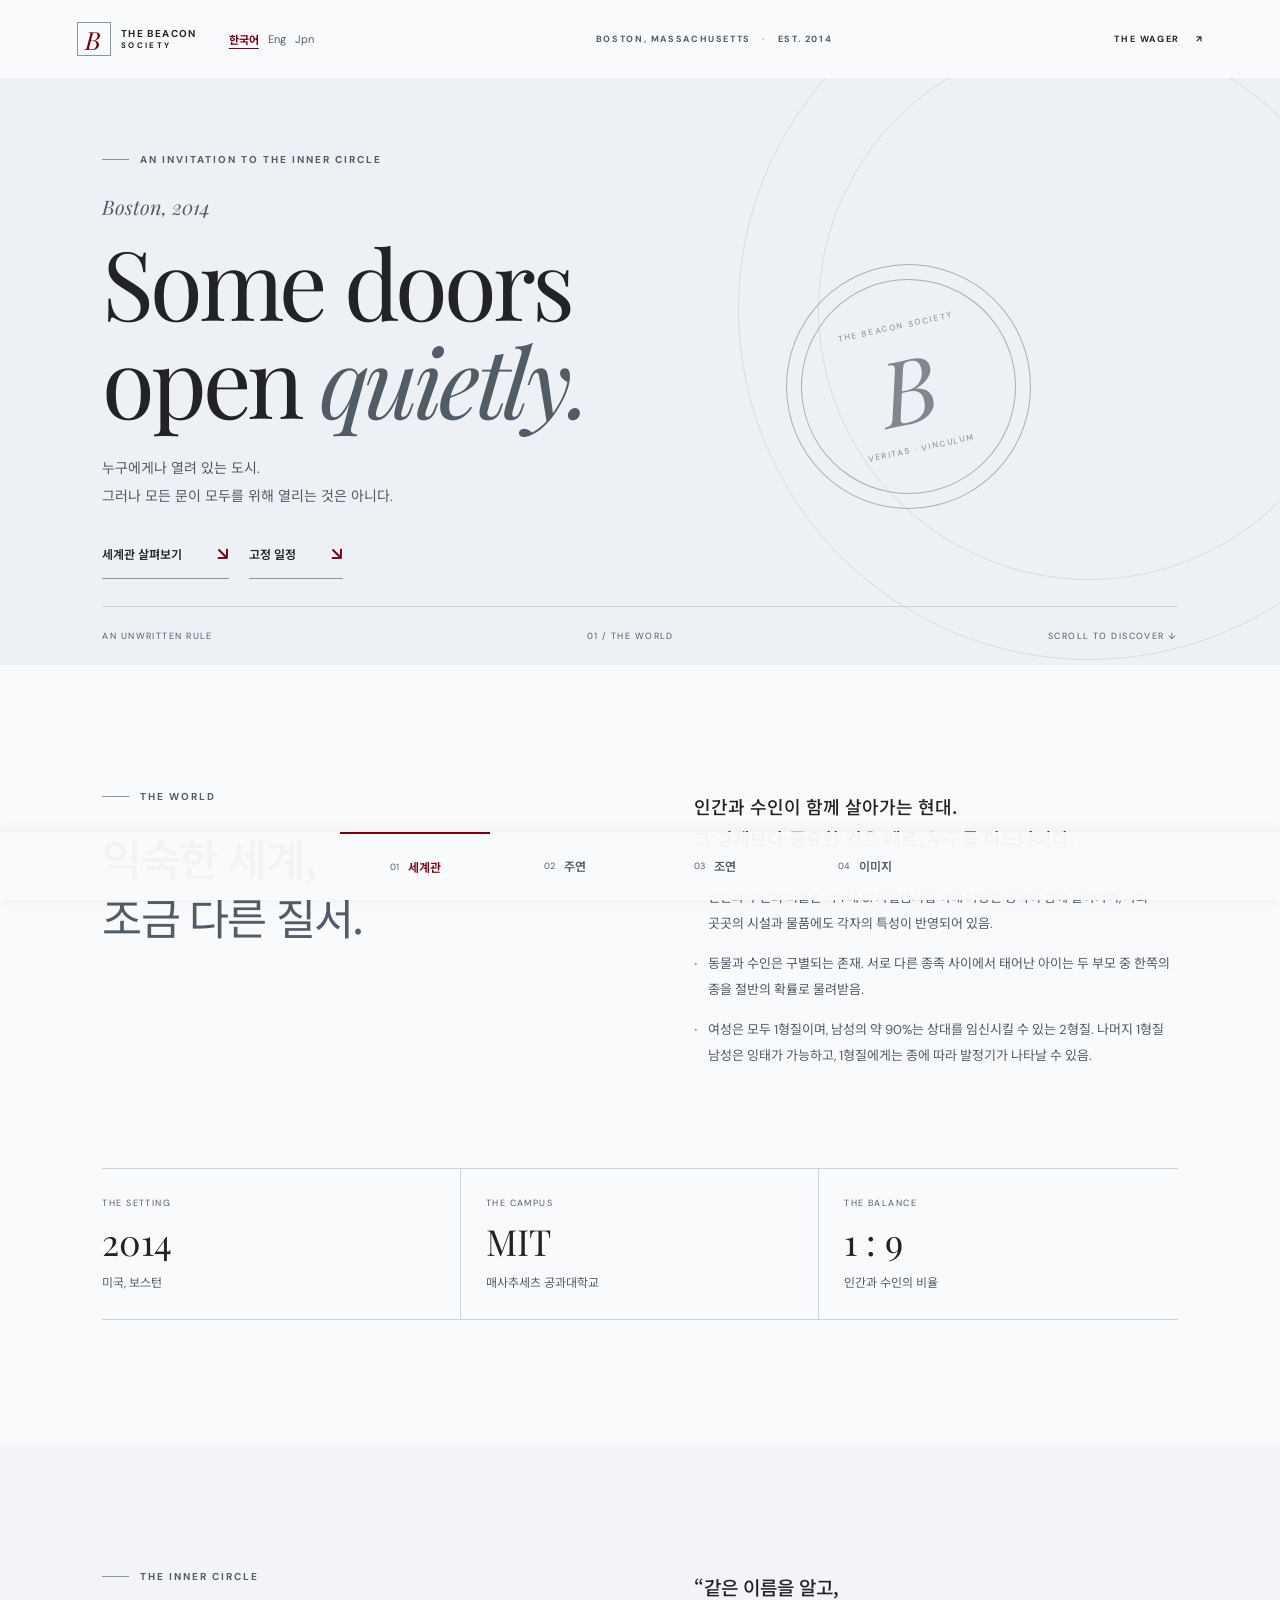
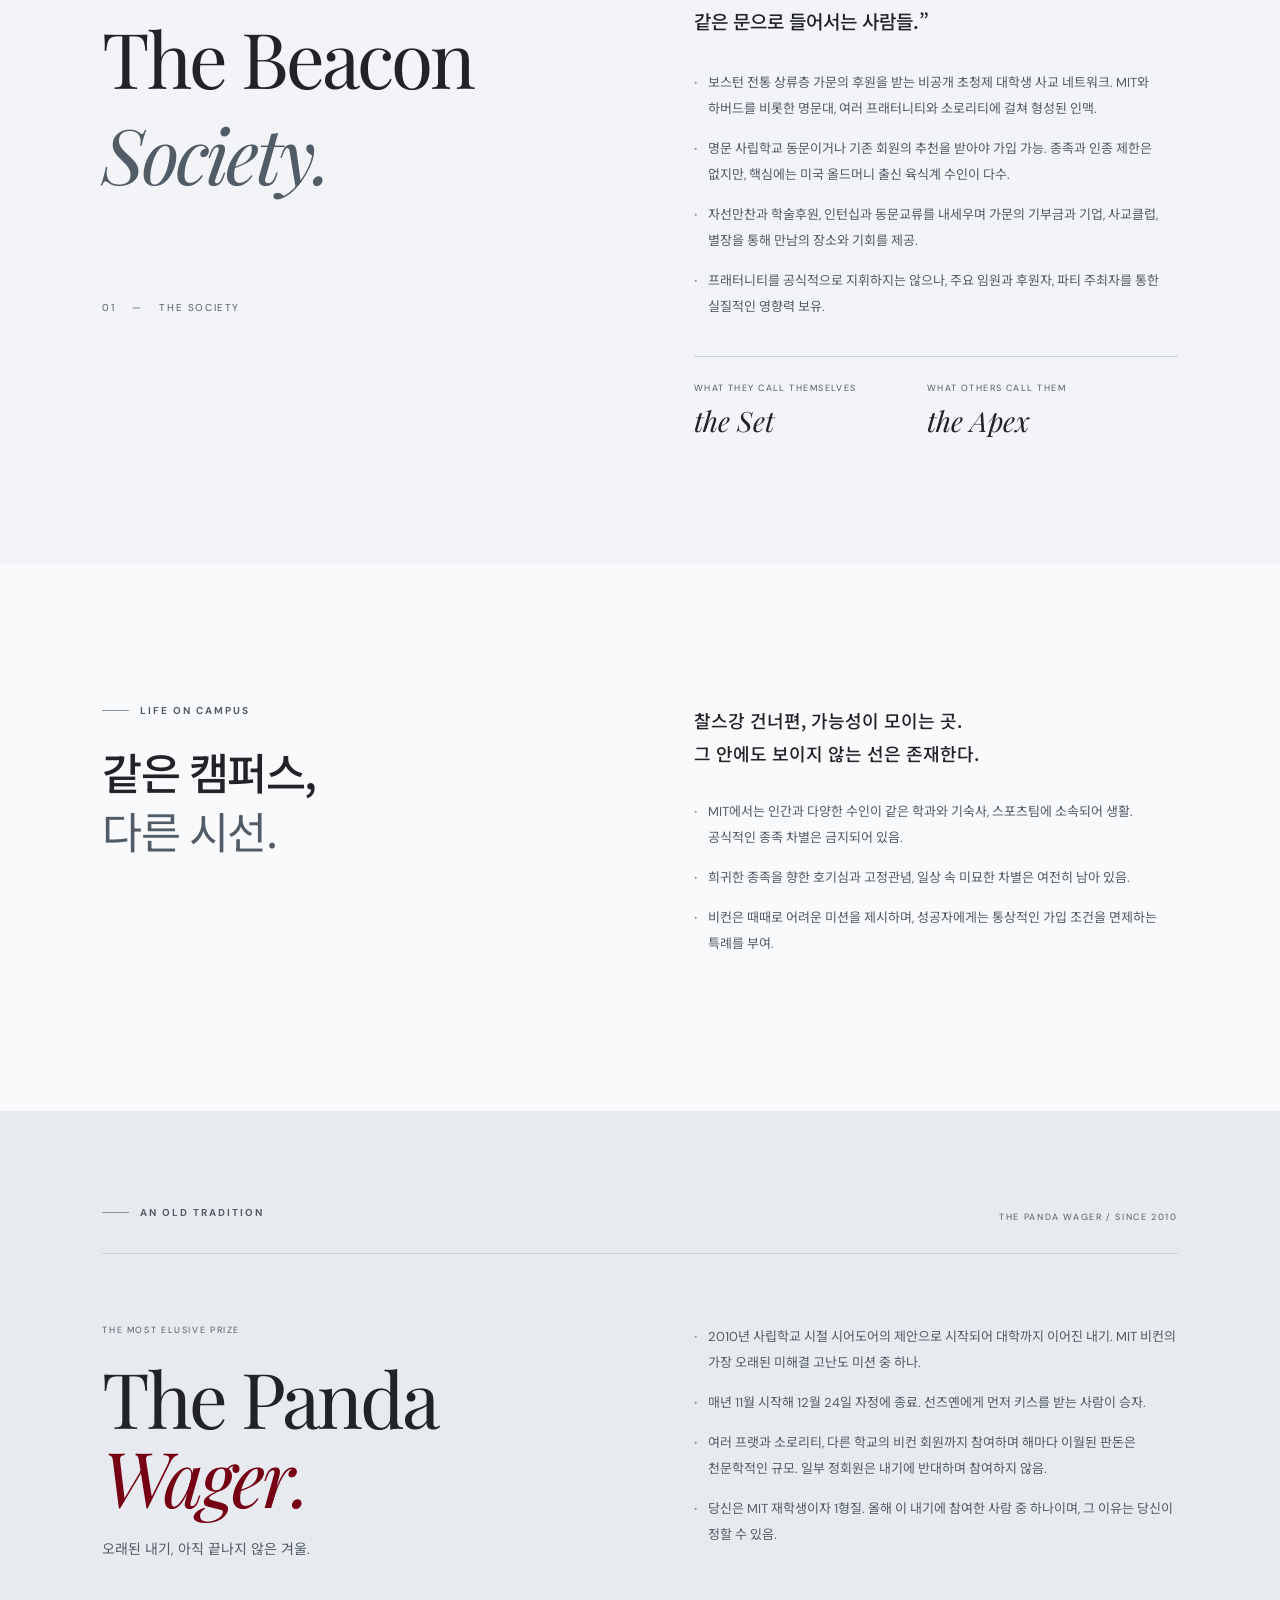
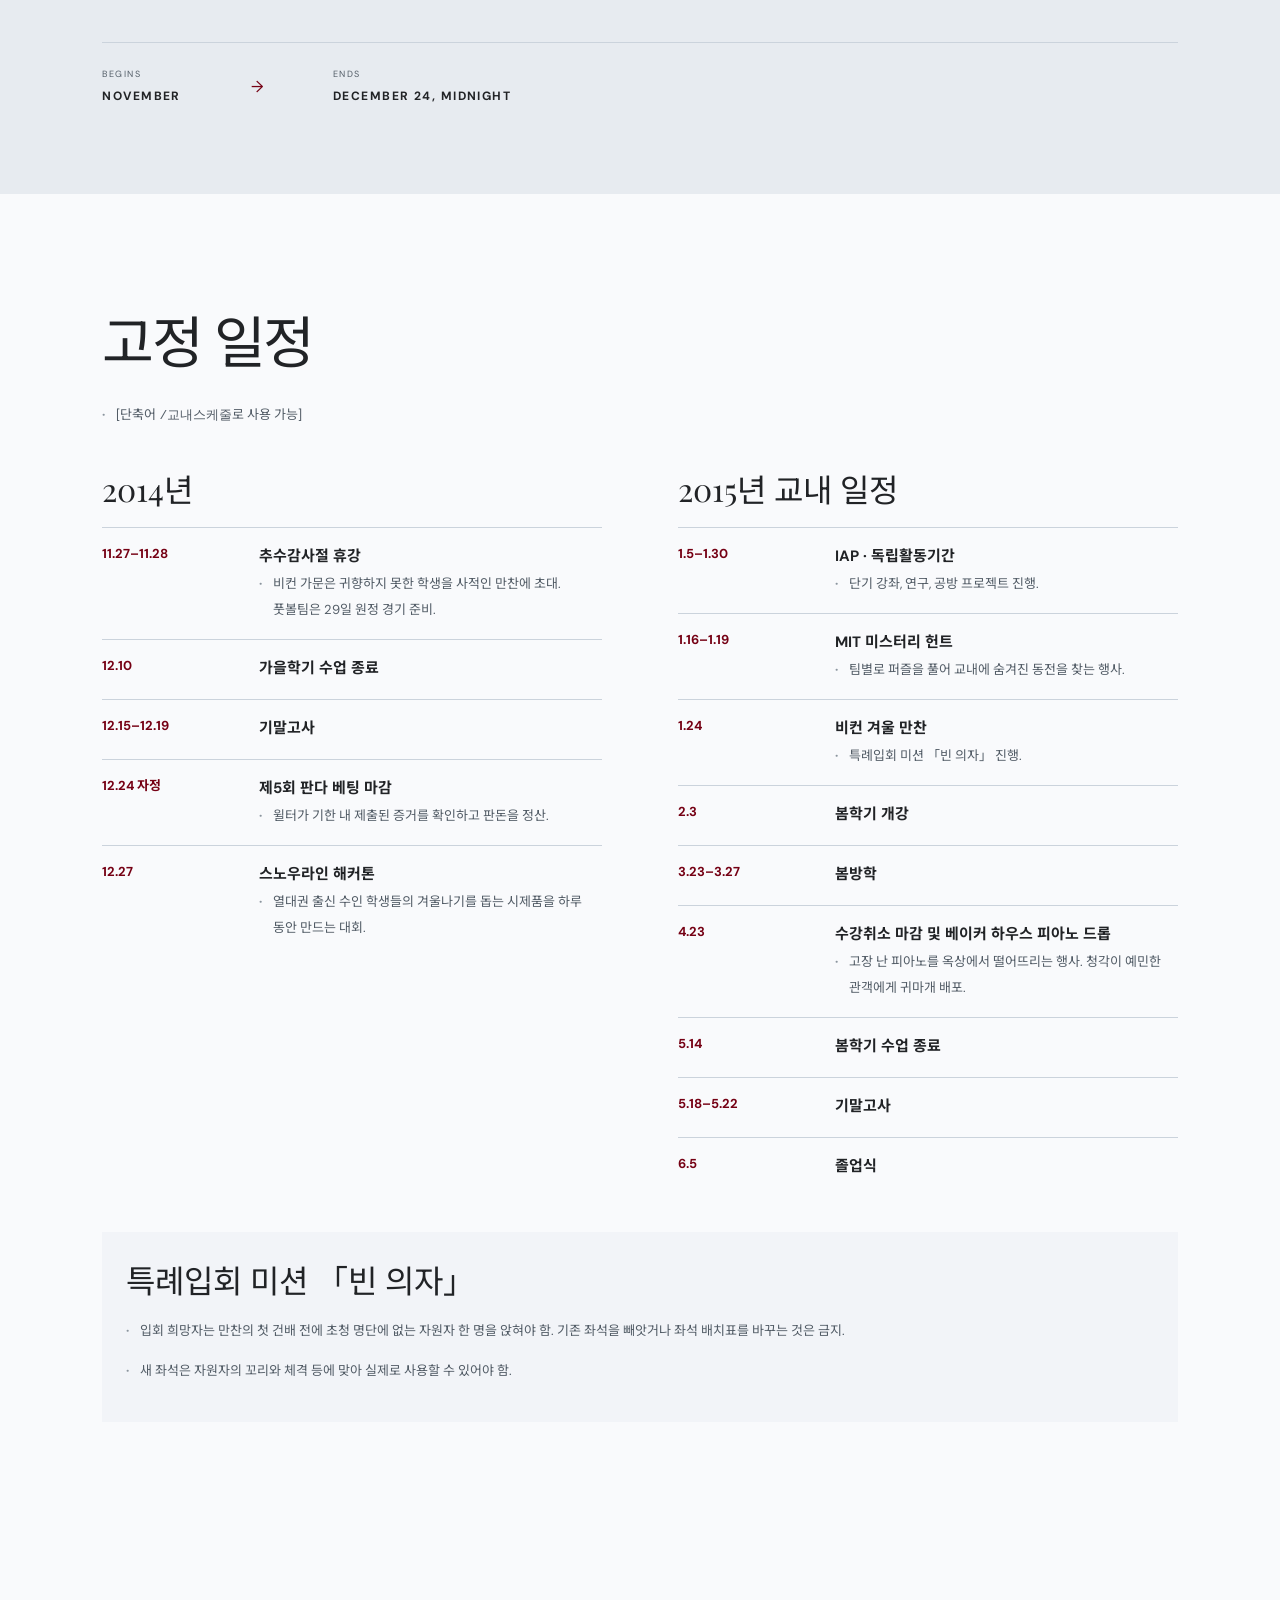
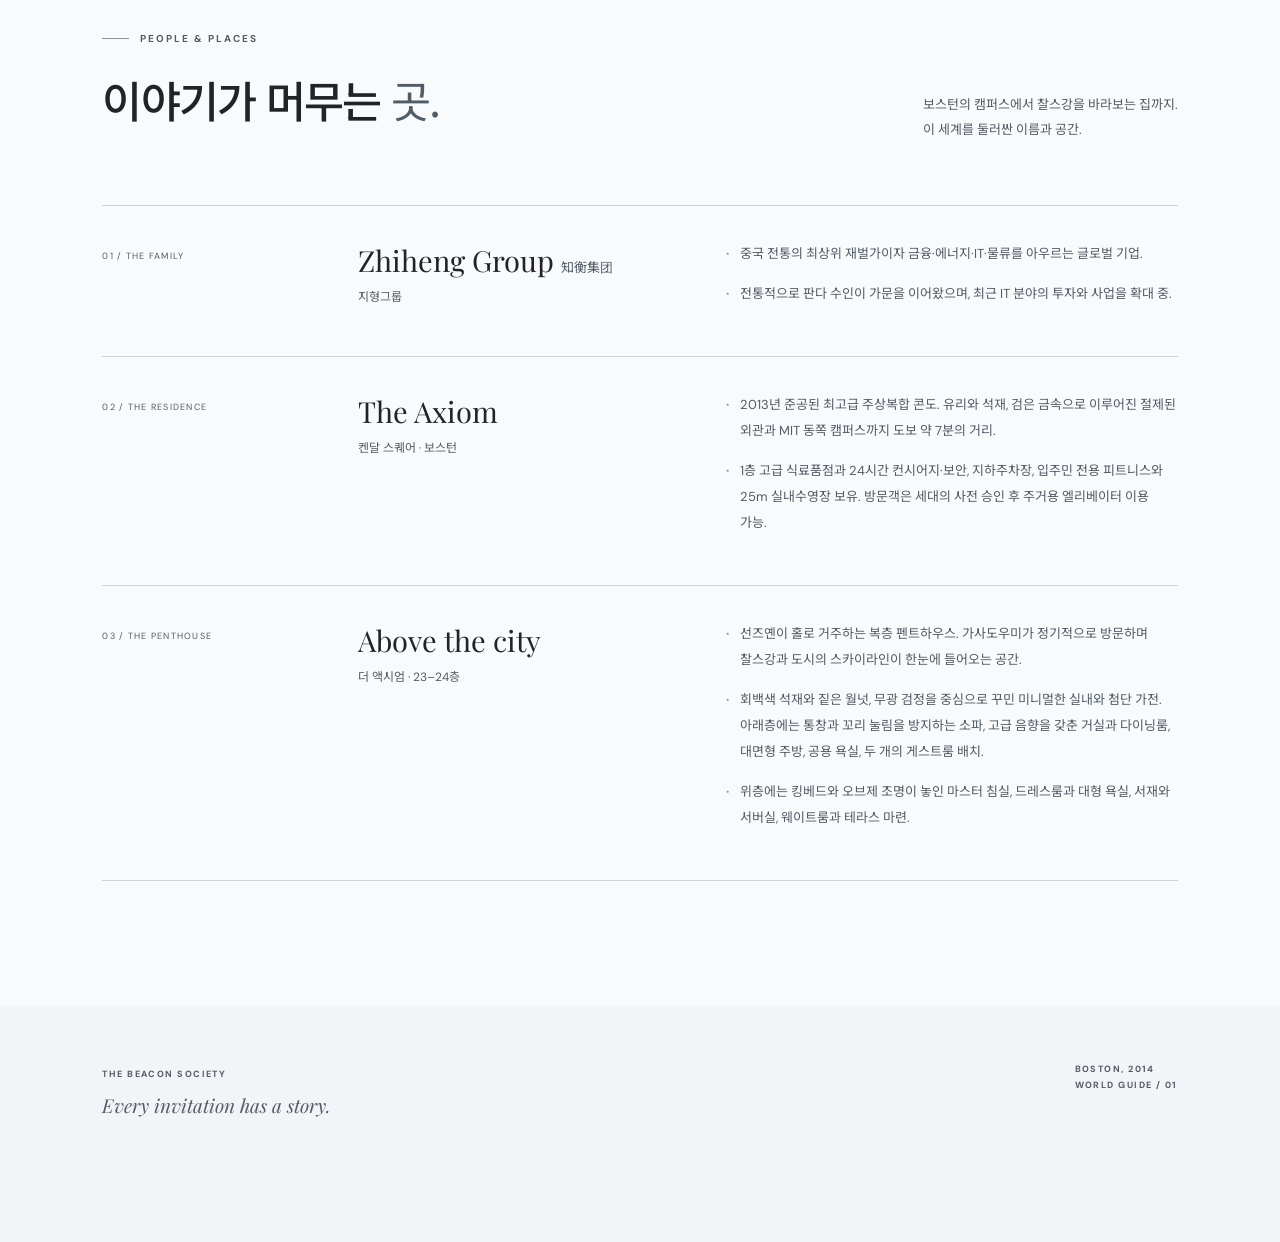
==== commit 1eae974a: "Add the fixed campus schedule in all three languages" ====
--- a/index.html
+++ b/index.html
@@ -14,11 +14,95 @@
 <body>
   <header class="topbar"><div class="topbar-start"><a class="wordmark" href="#top"><span class="mark">B</span><span>THE BEACON<br><small>SOCIETY</small></span></a><nav class="language-nav" aria-label="언어 선택"><a href="index.html" lang="ko" hreflang="ko" aria-current="page">한국어</a><a href="index-en.html" lang="en" hreflang="en">Eng</a><a href="index-ja.html" lang="ja" hreflang="ja">Jpn</a></nav></div><span class="top-note">BOSTON, MASSACHUSETTS <i>·</i> EST. 2014</span><a class="top-link" href="#betting">THE WAGER <span>↗</span></a></header>
   <main id="top">
-    <section class="hero"><div class="hero-inner"><div class="eyebrow light"><span></span> AN INVITATION TO THE INNER CIRCLE</div><div class="hero-grid"><div><p class="hero-kicker">Boston, 2014</p><h1>Some doors<br>open <em>quietly.</em></h1><p class="hero-desc">누구에게나 열려 있는 도시.<br>그러나 모든 문이 모두를 위해 열리는 것은 아니다.</p><a class="hero-button" href="#world">세계관 살펴보기 <span>↘</span></a></div><div class="seal" aria-hidden="true"><div class="seal-inner"><span>THE BEACON SOCIETY</span><strong>B</strong><small>VERITAS · VINCULUM</small></div></div></div><div class="hero-bottom"><span>AN UNWRITTEN RULE</span><span>01 / THE WORLD</span><span>SCROLL TO DISCOVER ↓</span></div></div></section>
+    <section class="hero"><div class="hero-inner"><div class="eyebrow light"><span></span> AN INVITATION TO THE INNER CIRCLE</div><div class="hero-grid"><div><p class="hero-kicker">Boston, 2014</p><h1>Some doors<br>open <em>quietly.</em></h1><p class="hero-desc">누구에게나 열려 있는 도시.<br>그러나 모든 문이 모두를 위해 열리는 것은 아니다.</p><a class="hero-button" href="#world">세계관 살펴보기 <span>↘</span></a><a class="hero-button schedule-link" href="#schedule">고정 일정 <span>↘</span></a></div><div class="seal" aria-hidden="true"><div class="seal-inner"><span>THE BEACON SOCIETY</span><strong>B</strong><small>VERITAS · VINCULUM</small></div></div></div><div class="hero-bottom"><span>AN UNWRITTEN RULE</span><span>01 / THE WORLD</span><span>SCROLL TO DISCOVER ↓</span></div></div></section>
     <section class="intro section" id="world"><div class="section-heading"><div><p class="eyebrow"><span></span> THE WORLD</p><h2>익숙한 세계,<br><em>조금 다른 질서.</em></h2></div><div class="intro-copy"><p class="lead">인간과 수인이 함께 살아가는 현대.<br>그 경계보다 중요한 것은 때로, 누구를 아느냐이다.</p><p class="bullet">인간과 수인의 비율은 약 1 대 9. 차별금지법 아래 다양한 종족이 함께 살아가며, 사회 곳곳의 시설과 물품에도 각자의 특성이 반영되어 있음.</p><p class="bullet">동물과 수인은 구별되는 존재. 서로 다른 종족 사이에서 태어난 아이는 두 부모 중 한쪽의 종을 절반의 확률로 물려받음.</p><p class="bullet">여성은 모두 1형질이며, 남성의 약 90%는 상대를 임신시킬 수 있는 2형질. 나머지 1형질 남성은 잉태가 가능하고, 1형질에게는 종에 따라 발정기가 나타날 수 있음.</p></div></div><div class="fact-strip"><div><small>THE SETTING</small><strong>2014</strong><span>미국, 보스턴</span></div><div><small>THE CAMPUS</small><strong>MIT</strong><span>매사추세츠 공과대학교</span></div><div><small>THE BALANCE</small><strong>1 : 9</strong><span>인간과 수인의 비율</span></div></div></section>
     <section class="beacon" id="beacon"><div class="section beacon-grid"><div class="beacon-title"><p class="eyebrow light"><span></span> THE INNER CIRCLE</p><h2>The Beacon<br><em>Society.</em></h2><p class="large-number">01 <span>—</span> THE SOCIETY</p></div><div class="beacon-content"><p class="quote">“같은 이름을 알고,<br>같은 문으로 들어서는 사람들.”</p><p class="bullet">보스턴 전통 상류층 가문의 후원을 받는 비공개 초청제 대학생 사교 네트워크. MIT와 하버드를 비롯한 명문대, 여러 프래터니티와 소로리티에 걸쳐 형성된 인맥.</p><p class="bullet">명문 사립학교 동문이거나 기존 회원의 추천을 받아야 가입 가능. 종족과 인종 제한은 없지만, 핵심에는 미국 올드머니 출신 육식계 수인이 다수.</p><p class="bullet">자선만찬과 학술후원, 인턴십과 동문교류를 내세우며 가문의 기부금과 기업, 사교클럽, 별장을 통해 만남의 장소와 기회를 제공.</p><p class="bullet">프래터니티를 공식적으로 지휘하지는 않으나, 주요 임원과 후원자, 파티 주최자를 통한 실질적인 영향력 보유.</p><div class="names"><div><small>WHAT THEY CALL THEMSELVES</small><strong>the Set</strong></div><div><small>WHAT OTHERS CALL THEM</small><strong>the Apex</strong></div></div></div></div></section>
     <section class="section campus" id="campus"><div class="section-heading"><div><p class="eyebrow"><span></span> LIFE ON CAMPUS</p><h2>같은 캠퍼스,<br><em>다른 시선.</em></h2></div><div class="intro-copy"><p class="lead">찰스강 건너편, 가능성이 모이는 곳.<br>그 안에도 보이지 않는 선은 존재한다.</p><p class="bullet">MIT에서는 인간과 다양한 수인이 같은 학과와 기숙사, 스포츠팀에 소속되어 생활. 공식적인 종족 차별은 금지되어 있음.</p><p class="bullet">희귀한 종족을 향한 호기심과 고정관념, 일상 속 미묘한 차별은 여전히 남아 있음.</p><p class="bullet">비컨은 때때로 어려운 미션을 제시하며, 성공자에게는 통상적인 가입 조건을 면제하는 특례를 부여.</p></div></div></section>
     <section class="wager" id="betting"><div class="section wager-inner"><div class="wager-top"><p class="eyebrow light"><span></span> AN OLD TRADITION</p><span>THE PANDA WAGER / SINCE 2010</span></div><div class="wager-body"><div><p class="wager-label">THE MOST ELUSIVE PRIZE</p><h2>The Panda<br><em>Wager.</em></h2><p class="wager-sub">오래된 내기, 아직 끝나지 않은 겨울.</p></div><div class="wager-copy"><p class="bullet">2010년 사립학교 시절 시어도어의 제안으로 시작되어 대학까지 이어진 내기. MIT 비컨의 가장 오래된 미해결 고난도 미션 중 하나.</p><p class="bullet">매년 11월 시작해 12월 24일 자정에 종료. 선즈옌에게 먼저 키스를 받는 사람이 승자.</p><p class="bullet">여러 프랫과 소로리티, 다른 학교의 비컨 회원까지 참여하며 해마다 이월된 판돈은 천문학적인 규모. 일부 정회원은 내기에 반대하며 참여하지 않음.</p><p class="bullet">당신은 MIT 재학생이자 1형질. 올해 이 내기에 참여한 사람 중 하나이며, 그 이유는 당신이 정할 수 있음.</p></div></div><div class="wager-footer"><div><small>BEGINS</small><strong>NOVEMBER</strong></div><span>→</span><div><small>ENDS</small><strong>DECEMBER 24, MIDNIGHT</strong></div></div></div></section>
+    <section class="section campus-schedule" id="schedule" aria-labelledby="schedule-title">
+      <h2 id="schedule-title">고정 일정</h2>
+      <p class="bullet">[단축어 <code>/교내스케줄</code>로 사용 가능]</p>
+      <div class="schedule-years">
+        <div class="schedule-year">
+          <h3>2014년</h3>
+          <ol class="schedule-events">
+            <li>
+              <p class="schedule-date"><time datetime="2014-11-27">11.27</time>–<time datetime="2014-11-28">11.28</time></p>
+              <div><h4>추수감사절 휴강</h4>
+                <p class="bullet">비컨 가문은 귀향하지 못한 학생을 사적인 만찬에 초대. 풋볼팀은 29일 원정 경기 준비.</p></div>
+            </li>
+            <li>
+              <p class="schedule-date"><time datetime="2014-12-10">12.10</time></p>
+              <div><h4>가을학기 수업 종료</h4></div>
+            </li>
+            <li>
+              <p class="schedule-date"><time datetime="2014-12-15">12.15</time>–<time datetime="2014-12-19">12.19</time></p>
+              <div><h4>기말고사</h4></div>
+            </li>
+            <li>
+              <p class="schedule-date"><time datetime="2014-12-24">12.24</time> 자정</p>
+              <div><h4>제5회 판다 베팅 마감</h4>
+                <p class="bullet">윌터가 기한 내 제출된 증거를 확인하고 판돈을 정산.</p></div>
+            </li>
+            <li>
+              <p class="schedule-date"><time datetime="2014-12-27">12.27</time></p>
+              <div><h4>스노우라인 해커톤</h4>
+                <p class="bullet">열대권 출신 수인 학생들의 겨울나기를 돕는 시제품을 하루 동안 만드는 대회.</p></div>
+            </li>
+          </ol>
+        </div>
+        <div class="schedule-year">
+          <h3>2015년 교내 일정</h3>
+          <ol class="schedule-events">
+            <li>
+              <p class="schedule-date"><time datetime="2015-01-05">1.5</time>–<time datetime="2015-01-30">1.30</time></p>
+              <div><h4>IAP · 독립활동기간</h4>
+                <p class="bullet">단기 강좌, 연구, 공방 프로젝트 진행.</p></div>
+            </li>
+            <li>
+              <p class="schedule-date"><time datetime="2015-01-16">1.16</time>–<time datetime="2015-01-19">1.19</time></p>
+              <div><h4>MIT 미스터리 헌트</h4>
+                <p class="bullet">팀별로 퍼즐을 풀어 교내에 숨겨진 동전을 찾는 행사.</p></div>
+            </li>
+            <li>
+              <p class="schedule-date"><time datetime="2015-01-24">1.24</time></p>
+              <div><h4>비컨 겨울 만찬</h4>
+                <p class="bullet">특례입회 미션 「빈 의자」 진행.</p></div>
+            </li>
+            <li>
+              <p class="schedule-date"><time datetime="2015-02-03">2.3</time></p>
+              <div><h4>봄학기 개강</h4></div>
+            </li>
+            <li>
+              <p class="schedule-date"><time datetime="2015-03-23">3.23</time>–<time datetime="2015-03-27">3.27</time></p>
+              <div><h4>봄방학</h4></div>
+            </li>
+            <li>
+              <p class="schedule-date"><time datetime="2015-04-23">4.23</time></p>
+              <div><h4>수강취소 마감 및 베이커 하우스 피아노 드롭</h4>
+                <p class="bullet">고장 난 피아노를 옥상에서 떨어뜨리는 행사. 청각이 예민한 관객에게 귀마개 배포.</p></div>
+            </li>
+            <li>
+              <p class="schedule-date"><time datetime="2015-05-14">5.14</time></p>
+              <div><h4>봄학기 수업 종료</h4></div>
+            </li>
+            <li>
+              <p class="schedule-date"><time datetime="2015-05-18">5.18</time>–<time datetime="2015-05-22">5.22</time></p>
+              <div><h4>기말고사</h4></div>
+            </li>
+            <li>
+              <p class="schedule-date"><time datetime="2015-06-05">6.5</time></p>
+              <div><h4>졸업식</h4></div>
+            </li>
+          </ol>
+        </div>
+      </div>
+      <div class="schedule-mission">
+        <h3>특례입회 미션 「빈 의자」</h3>
+        <p class="bullet">입회 희망자는 만찬의 첫 건배 전에 초청 명단에 없는 자원자 한 명을 앉혀야 함. 기존 좌석을 빼앗거나 좌석 배치표를 바꾸는 것은 금지.</p>
+        <p class="bullet">새 좌석은 자원자의 꼬리와 체격 등에 맞아 실제로 사용할 수 있어야 함.</p>
+      </div>
+    </section>
     <section class="section places" id="places"><div class="places-heading"><div><p class="eyebrow"><span></span> PEOPLE & PLACES</p><h2>이야기가 머무는 <em>곳.</em></h2></div><p>보스턴의 캠퍼스에서 찰스강을 바라보는 집까지.<br>이 세계를 둘러싼 이름과 공간.</p></div><div class="place-list"><article class="place"><div class="place-no">01 / THE FAMILY</div><div><h3>Zhiheng Group <span>知衡集团</span></h3><p class="place-caption">지형그룹</p></div><div><p class="bullet">중국 전통의 최상위 재벌가이자 금융·에너지·IT·물류를 아우르는 글로벌 기업.</p><p class="bullet">전통적으로 판다 수인이 가문을 이어왔으며, 최근 IT 분야의 투자와 사업을 확대 중.</p></div></article><article class="place"><div class="place-no">02 / THE RESIDENCE</div><div><h3>The Axiom</h3><p class="place-caption">켄달 스퀘어 · 보스턴</p></div><div><p class="bullet">2013년 준공된 최고급 주상복합 콘도. 유리와 석재, 검은 금속으로 이루어진 절제된 외관과 MIT 동쪽 캠퍼스까지 도보 약 7분의 거리.</p><p class="bullet">1층 고급 식료품점과 24시간 컨시어지·보안, 지하주차장, 입주민 전용 피트니스와 25m 실내수영장 보유. 방문객은 세대의 사전 승인 후 주거용 엘리베이터 이용 가능.</p></div></article><article class="place"><div class="place-no">03 / THE PENTHOUSE</div><div><h3>Above the city</h3><p class="place-caption">더 액시엄 · 23–24층</p></div><div><p class="bullet">선즈옌이 홀로 거주하는 복층 펜트하우스. 가사도우미가 정기적으로 방문하며 찰스강과 도시의 스카이라인이 한눈에 들어오는 공간.</p><p class="bullet">회백색 석재와 짙은 월넛, 무광 검정을 중심으로 꾸민 미니멀한 실내와 첨단 가전. 아래층에는 통창과 꼬리 눌림을 방지하는 소파, 고급 음향을 갖춘 거실과 다이닝룸, 대면형 주방, 공용 욕실, 두 개의 게스트룸 배치.</p><p class="bullet">위층에는 킹베드와 오브제 조명이 놓인 마스터 침실, 드레스룸과 대형 욕실, 서재와 서버실, 웨이트룸과 테라스 마련.</p></div></article></div></section>
   </main><footer><div><span class="footer-brand">THE BEACON SOCIETY</span><p>Every invitation has a story.</p></div><span>BOSTON, 2014 <br> WORLD GUIDE / 01</span></footer>
   <nav class="bottom-nav" aria-label="주요 메뉴"><a href="#top" class="active" aria-current="page"><span>01</span> 세계관</a><a href="characters.html"><span>02</span> 주연</a><a href="supporting.html"><span>03</span> 조연</a><a href="gallery.html"><span>04</span> 이미지</a></nav>
--- a/style.css
+++ b/style.css
@@ -182,3 +182,67 @@
     letter-spacing: 0;
   }
 }
+
+.schedule-link {
+  margin-inline-start: 20px;
+}
+.campus-schedule {
+  padding-block: 85px;
+}
+.schedule-years {
+  display: grid;
+  grid-template-columns: minmax(0, 1fr) minmax(0, 1fr);
+  gap: clamp(28px, 6vw, 80px);
+  margin-top: 36px;
+}
+.schedule-year h3,
+.schedule-mission h3 {
+  font-size: clamp(22px, 2.8vw, 32px);
+  margin-bottom: 16px;
+}
+.schedule-events {
+  padding: 0;
+  margin: 0;
+  list-style: none;
+}
+.schedule-events > li {
+  display: grid;
+  grid-template-columns: minmax(105px, 29%) minmax(0, 1fr);
+  gap: 12px;
+  padding-block: 16px;
+  border-top: 1px solid var(--rule);
+}
+.schedule-date {
+  margin: 0;
+  font-size: 13px;
+  font-weight: 700;
+  line-height: 1.6;
+  color: var(--accent);
+}
+.schedule-events h4 {
+  margin: 0 0 5px;
+  font-size: 15px;
+}
+.schedule-events .bullet {
+  margin-bottom: 0;
+}
+.schedule-mission {
+  margin-top: 35px;
+  padding: 24px;
+  background: var(--surface);
+}
+@media (max-width: 760px) {
+  .schedule-years {
+    grid-template-columns: minmax(0, 1fr);
+  }
+}
+@media (max-width: 400px) {
+  .schedule-events > li {
+    grid-template-columns: minmax(0, 1fr);
+    gap: 5px;
+  }
+  .schedule-link {
+    margin-inline-start: 12px;
+    gap: 12px;
+  }
+}
